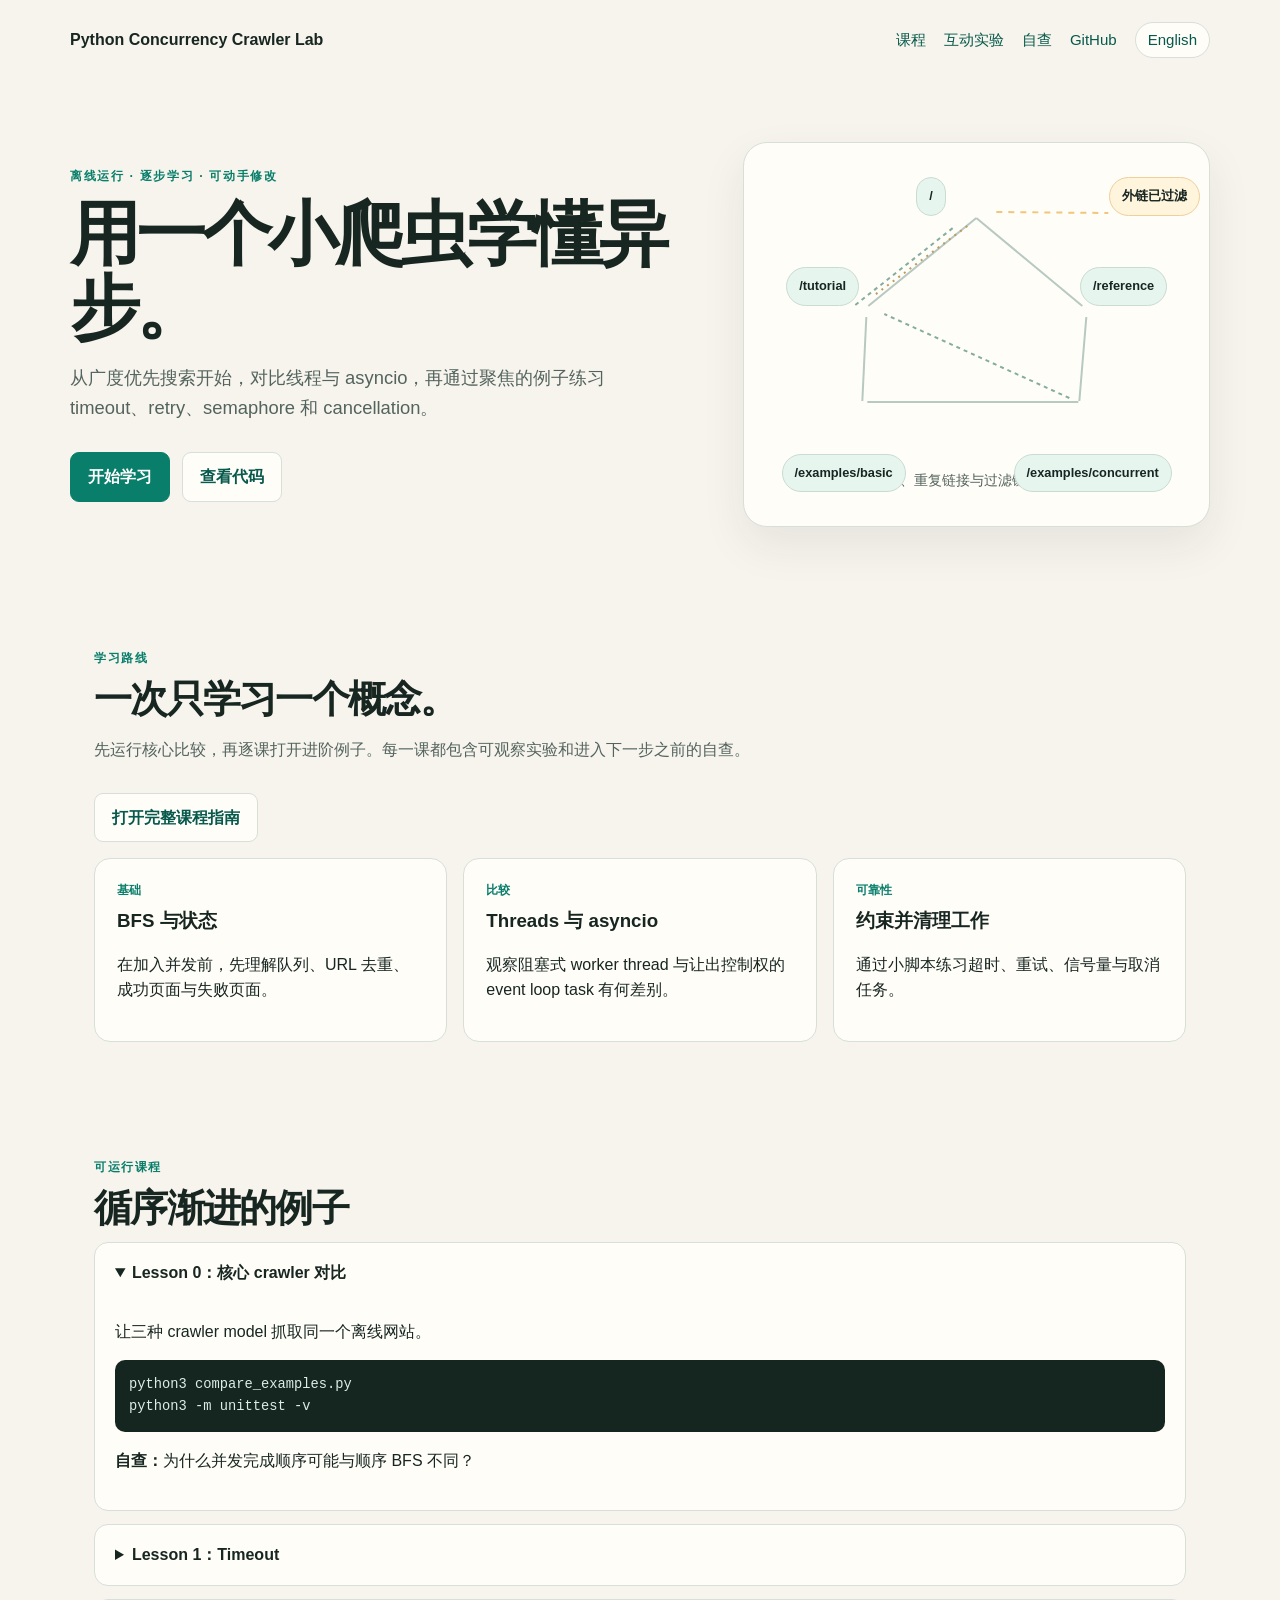
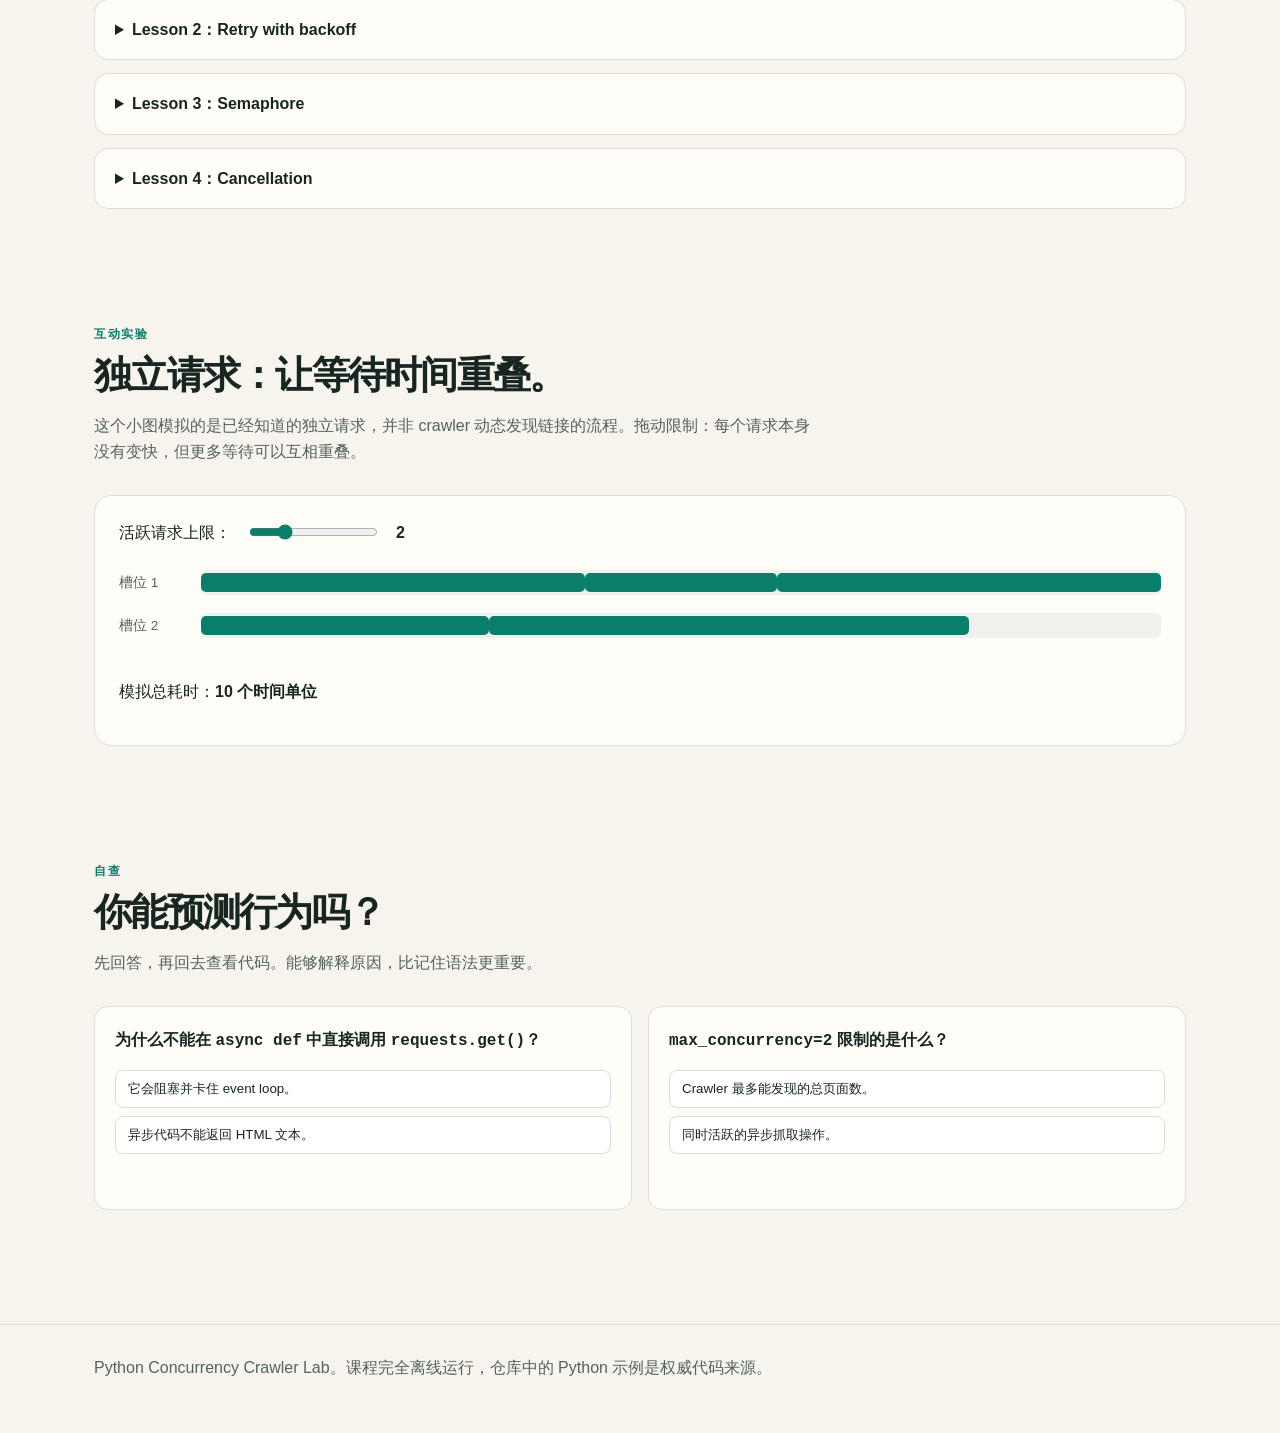
==== docs/zh-CN.html @ 7753d3b0 "feat: add progressive lessons and course site" ====
<!doctype html>
<html lang="zh-CN">
  <head>
    <meta charset="utf-8">
    <meta name="viewport" content="width=device-width, initial-scale=1">
    <title>Python 并发爬虫学习实验室</title>
    <meta name="description" content="通过离线网页爬虫学习线程池与 asyncio。">
    <link rel="stylesheet" href="assets/styles.css">
    <script defer src="assets/app.js"></script>
  </head>
  <body>
    <header class="shell topbar">
      <a class="brand" href="#">Python Concurrency Crawler Lab</a>
      <nav class="nav">
        <a href="#path">课程</a>
        <a href="#interactive">互动实验</a>
        <a href="#check">自查</a>
        <a href="https://github.com/YushengAuggie/python-concurrency-crawler-lab">GitHub</a>
        <a class="lang" href="index.html">English</a>
      </nav>
    </header>
    <main>
      <section class="shell hero">
        <div>
          <div class="eyebrow">离线运行 · 逐步学习 · 可动手修改</div>
          <h1>用一个小爬虫学懂异步。</h1>
          <p class="lede">从广度优先搜索开始，对比线程与 asyncio，再通过聚焦的例子练习 timeout、retry、semaphore 和 cancellation。</p>
          <div class="buttons">
            <a class="button primary" href="#path">开始学习</a>
            <a class="button" href="https://github.com/YushengAuggie/python-concurrency-crawler-lab">查看代码</a>
          </div>
        </div>
        <div class="site-map" aria-label="五个页面的示例网站图">
          <svg viewBox="0 0 400 286" aria-hidden="true">
            <line x1="200" y1="55" x2="92" y2="143"></line>
            <line x1="200" y1="55" x2="306" y2="143"></line>
            <line x1="90" y1="154" x2="86" y2="238"></line>
            <line x1="310" y1="154" x2="303" y2="238"></line>
            <line x1="91" y1="239" x2="302" y2="239"></line>
            <line class="cycle" x1="79" y1="142" x2="179" y2="63"></line>
            <line class="cycle" x1="293" y1="235" x2="108" y2="151"></line>
            <line class="duplicate" x1="191" y1="63" x2="97" y2="133"></line>
            <line class="filtered" x1="220" y1="49" x2="332" y2="50"></line>
          </svg>
          <span class="node home">/</span>
          <span class="node tutorial">/tutorial</span>
          <span class="node reference">/reference</span>
          <span class="node basic">/examples/basic</span>
          <span class="node concurrent">/examples/concurrent</span>
          <span class="node external">外链已过滤</span>
          <p class="caption">一个包含环路、重复链接与过滤链接的确定性网站。</p>
        </div>
      </section>

      <section class="section" id="path">
        <div class="shell">
          <div class="eyebrow">学习路线</div>
          <h2>一次只学习一个概念。</h2>
          <p class="section-intro">先运行核心比较，再逐课打开进阶例子。每一课都包含可观察实验和进入下一步之前的自查。</p>
          <p><a class="button" href="https://github.com/YushengAuggie/python-concurrency-crawler-lab/blob/main/lessons/README.zh-CN.md">打开完整课程指南</a></p>
          <div class="cards">
            <article class="card">
              <div class="tag">基础</div>
              <h3>BFS 与状态</h3>
              <p>在加入并发前，先理解队列、URL 去重、成功页面与失败页面。</p>
            </article>
            <article class="card">
              <div class="tag">比较</div>
              <h3>Threads 与 asyncio</h3>
              <p>观察阻塞式 worker thread 与让出控制权的 event loop task 有何差别。</p>
            </article>
            <article class="card">
              <div class="tag">可靠性</div>
              <h3>约束并清理工作</h3>
              <p>通过小脚本练习超时、重试、信号量与取消任务。</p>
            </article>
          </div>
        </div>
      </section>

      <section class="section">
        <div class="shell">
          <div class="eyebrow">可运行课程</div>
          <h2>循序渐进的例子</h2>
          <div class="steps">
            <details open>
              <summary>Lesson 0：核心 crawler 对比</summary>
              <div class="lesson-body">
                <p>让三种 crawler model 抓取同一个离线网站。</p>
                <pre><code>python3 compare_examples.py
python3 -m unittest -v</code></pre>
                <p><strong>自查：</strong>为什么并发完成顺序可能与顺序 BFS 不同？</p>
              </div>
            </details>
            <details>
              <summary>Lesson 1：Timeout</summary>
              <div class="lesson-body">
                <pre><code>python3 -m lessons.lesson_timeout

return await asyncio.wait_for(
    get_html_content_async(url),
    timeout=timeout_seconds,
)</code></pre>
                <p><strong>自查：</strong>为什么 non-blocking wait 仍然需要 timeout？</p>
              </div>
            </details>
            <details>
              <summary>Lesson 2：Retry with backoff</summary>
              <div class="lesson-body">
                <pre><code>python3 -m lessons.lesson_retry

delay_seconds = base_delay_seconds * (2 ** (attempt_number - 1))</code></pre>
                <p><strong>自查：</strong>哪些失败不应该 retry？</p>
              </div>
            </details>
            <details>
              <summary>Lesson 3：Semaphore</summary>
              <div class="lesson-body">
                <pre><code>python3 -m lessons.lesson_semaphore

async with semaphore:
    await fetch_page()</code></pre>
                <p><strong>自查：</strong>限制活跃请求后，什么增长仍然没有被限制？</p>
              </div>
            </details>
            <details>
              <summary>Lesson 4：Cancellation</summary>
              <div class="lesson-body">
                <pre><code>python3 -m lessons.lesson_cancellation

task.cancel()
await asyncio.gather(task, return_exceptions=True)</code></pre>
                <p><strong>自查：</strong>为什么 cancelled tasks 仍应被 await？</p>
              </div>
            </details>
          </div>
        </div>
      </section>

      <section class="section" id="interactive">
        <div class="shell">
          <div class="eyebrow">互动实验</div>
          <h2>独立请求：让等待时间重叠。</h2>
          <p class="section-intro">这个小图模拟的是已经知道的独立请求，并非 crawler 动态发现链接的流程。拖动限制：每个请求本身没有变快，但更多等待可以互相重叠。</p>
          <div class="timeline-lab" data-slot-label="槽位" data-page-label="页面" data-time-label="个时间单位">
            <label class="control">
              活跃请求上限：
              <input id="concurrency" type="range" min="1" max="5" value="2">
              <strong id="concurrency-value">2</strong>
            </label>
            <div class="timeline" id="timeline" aria-live="polite"></div>
            <p>模拟总耗时：<span class="metric" id="elapsed"></span></p>
          </div>
        </div>
      </section>

      <section class="section" id="check">
        <div class="shell">
          <div class="eyebrow">自查</div>
          <h2>你能预测行为吗？</h2>
          <p class="section-intro">先回答，再回去查看代码。能够解释原因，比记住语法更重要。</p>
          <div class="quiz-grid">
            <article class="quiz" data-success="正确。Event loop 必须能够继续推进其他 tasks。" data-retry="再想一下：关注什么会阻塞 event loop。">
              <p>为什么不能在 <code>async def</code> 中直接调用 <code>requests.get()</code>？</p>
              <div class="choices">
                <button class="choice" data-correct="true">它会阻塞并卡住 event loop。</button>
                <button class="choice" data-correct="false">异步代码不能返回 HTML 文本。</button>
              </div>
              <div class="feedback"></div>
            </article>
            <article class="quiz" data-success="正确。限制总增长还需要单独的页面数或深度限制。" data-retry="再想一下：在途工作和已发现工作是不同状态。">
              <p><code>max_concurrency=2</code> 限制的是什么？</p>
              <div class="choices">
                <button class="choice" data-correct="false">Crawler 最多能发现的总页面数。</button>
                <button class="choice" data-correct="true">同时活跃的异步抓取操作。</button>
              </div>
              <div class="feedback"></div>
            </article>
          </div>
        </div>
      </section>
    </main>
    <footer>
      <div class="shell">Python Concurrency Crawler Lab。课程完全离线运行，仓库中的 Python 示例是权威代码来源。</div>
    </footer>
  </body>
</html>
---- docs/assets/styles.css ----
:root {
  --background: #f7f4ed;
  --surface: #fffdf8;
  --ink: #182622;
  --muted: #53635d;
  --accent: #087e6b;
  --accent-dark: #07594c;
  --highlight: #e7f5ef;
  --line: #d7dfd8;
  --warm: #f1c67a;
  --danger: #b34b3d;
  --shadow: 0 18px 45px rgba(24, 38, 34, 0.08);
}

* {
  box-sizing: border-box;
}

html {
  scroll-behavior: smooth;
}

body {
  margin: 0;
  color: var(--ink);
  background: var(--background);
  font-family: Inter, "Avenir Next", "Segoe UI", Arial, sans-serif;
  line-height: 1.6;
}

a {
  color: var(--accent-dark);
}

code,
pre {
  font-family: "SFMono-Regular", "Cascadia Code", Consolas, monospace;
}

.shell {
  max-width: 1140px;
  margin: 0 auto;
  padding: 0 24px;
}

.topbar {
  display: flex;
  align-items: center;
  justify-content: space-between;
  padding: 22px 0;
  gap: 16px;
}

.brand {
  color: var(--ink);
  font-size: 1rem;
  font-weight: 700;
  text-decoration: none;
}

.nav {
  display: flex;
  flex-wrap: wrap;
  gap: 18px;
  align-items: center;
}

.nav a {
  font-size: 0.94rem;
  text-decoration: none;
}

.lang {
  border: 1px solid var(--line);
  background: var(--surface);
  border-radius: 999px;
  padding: 5px 12px;
}

.hero {
  display: grid;
  grid-template-columns: 1.15fr 0.85fr;
  gap: 42px;
  align-items: center;
  padding: 62px 0 64px;
}

.eyebrow {
  color: var(--accent);
  font-size: 0.78rem;
  font-weight: 700;
  letter-spacing: 0.13em;
  text-transform: uppercase;
}

h1 {
  margin: 10px 0 16px;
  font-size: clamp(2.6rem, 5.6vw, 4.4rem);
  line-height: 1.05;
  letter-spacing: -0.055em;
}

.lede {
  max-width: 610px;
  color: var(--muted);
  font-size: 1.15rem;
}

.buttons {
  display: flex;
  flex-wrap: wrap;
  gap: 12px;
  margin-top: 30px;
}

.button {
  display: inline-block;
  padding: 11px 17px;
  border-radius: 9px;
  border: 1px solid var(--line);
  background: var(--surface);
  font-weight: 650;
  text-decoration: none;
}

.button.primary {
  color: white;
  border-color: var(--accent);
  background: var(--accent);
}

.site-map {
  position: relative;
  min-height: 326px;
  padding: 20px;
  border: 1px solid var(--line);
  border-radius: 24px;
  background: var(--surface);
  box-shadow: var(--shadow);
}

.site-map svg {
  width: 100%;
  height: 286px;
}

.site-map line {
  stroke: #b7c9c1;
  stroke-width: 2;
}

.site-map line.filtered {
  stroke-dasharray: 6 6;
  stroke: var(--warm);
}

.site-map line.cycle {
  stroke: #85ad9e;
  stroke-dasharray: 4 4;
}

.site-map line.duplicate {
  stroke: #bd9b5d;
  stroke-dasharray: 2 5;
}

.node {
  position: absolute;
  padding: 8px 12px;
  border: 1px solid #c8dcd3;
  border-radius: 999px;
  background: var(--highlight);
  font-size: 0.8rem;
  font-weight: 650;
}

.node.home { left: 37%; top: 34px; }
.node.tutorial { left: 9%; top: 124px; }
.node.reference { right: 9%; top: 124px; }
.node.basic { left: 8%; bottom: 34px; }
.node.concurrent { right: 8%; bottom: 34px; }
.node.external {
  right: 2%;
  top: 34px;
  border-color: #efcf9a;
  background: #fff4dc;
}

.caption {
  color: var(--muted);
  font-size: 0.86rem;
  text-align: center;
}

.section {
  padding: 58px 0;
}

.section h2 {
  margin: 8px 0 12px;
  font-size: clamp(1.8rem, 3vw, 2.45rem);
  letter-spacing: -0.045em;
  line-height: 1.15;
}

.section-intro {
  max-width: 720px;
  margin-bottom: 30px;
  color: var(--muted);
}

.cards {
  display: grid;
  grid-template-columns: repeat(3, minmax(0, 1fr));
  gap: 16px;
}

.card {
  padding: 22px;
  border: 1px solid var(--line);
  border-radius: 16px;
  background: var(--surface);
}

.card h3 {
  margin: 5px 0 10px;
}

.tag {
  color: var(--accent);
  font-size: 0.76rem;
  font-weight: 700;
  text-transform: uppercase;
}

.steps {
  display: grid;
  gap: 13px;
}

details {
  overflow: hidden;
  border: 1px solid var(--line);
  border-radius: 14px;
  background: var(--surface);
}

summary {
  cursor: pointer;
  padding: 17px 20px;
  font-weight: 700;
}

.lesson-body {
  padding: 0 20px 20px;
}

pre {
  overflow-x: auto;
  margin: 14px 0;
  padding: 14px;
  border-radius: 10px;
  color: #dcece7;
  background: #152620;
  font-size: 0.86rem;
}

.timeline-lab {
  display: grid;
  gap: 20px;
  padding: 24px;
  border: 1px solid var(--line);
  border-radius: 18px;
  background: var(--surface);
}

.control {
  display: flex;
  flex-wrap: wrap;
  align-items: center;
  gap: 16px;
}

input[type="range"] {
  accent-color: var(--accent);
}

.timeline {
  display: grid;
  gap: 8px;
}

.lane {
  display: flex;
  align-items: center;
  gap: 12px;
  min-height: 35px;
}

.lane-label {
  width: 70px;
  color: var(--muted);
  font-size: 0.85rem;
}

.track {
  position: relative;
  flex: 1;
  height: 25px;
  border-radius: 6px;
  background: #eef1ec;
}

.request {
  position: absolute;
  top: 3px;
  bottom: 3px;
  border-radius: 5px;
  background: var(--accent);
}

.metric {
  font-weight: 700;
}

.quiz-grid {
  display: grid;
  grid-template-columns: repeat(2, minmax(0, 1fr));
  gap: 16px;
}

.quiz {
  padding: 20px;
  border: 1px solid var(--line);
  border-radius: 14px;
  background: var(--surface);
}

.quiz p {
  margin-top: 0;
  font-weight: 650;
}

.choices {
  display: grid;
  gap: 8px;
}

.choice {
  cursor: pointer;
  padding: 9px 12px;
  border: 1px solid var(--line);
  border-radius: 8px;
  color: var(--ink);
  background: white;
  text-align: left;
}

.choice.correct {
  border-color: var(--accent);
  background: var(--highlight);
}

.choice.incorrect {
  border-color: var(--danger);
  background: #fcf1ef;
}

.feedback {
  min-height: 25px;
  margin: 10px 0 0;
  color: var(--muted);
  font-size: 0.9rem;
}

footer {
  margin-top: 56px;
  padding: 30px 0 54px;
  border-top: 1px solid var(--line);
  color: var(--muted);
}

@media (max-width: 860px) {
  .hero,
  .cards,
  .quiz-grid {
    grid-template-columns: 1fr;
  }

  .hero {
    padding-top: 28px;
  }
}
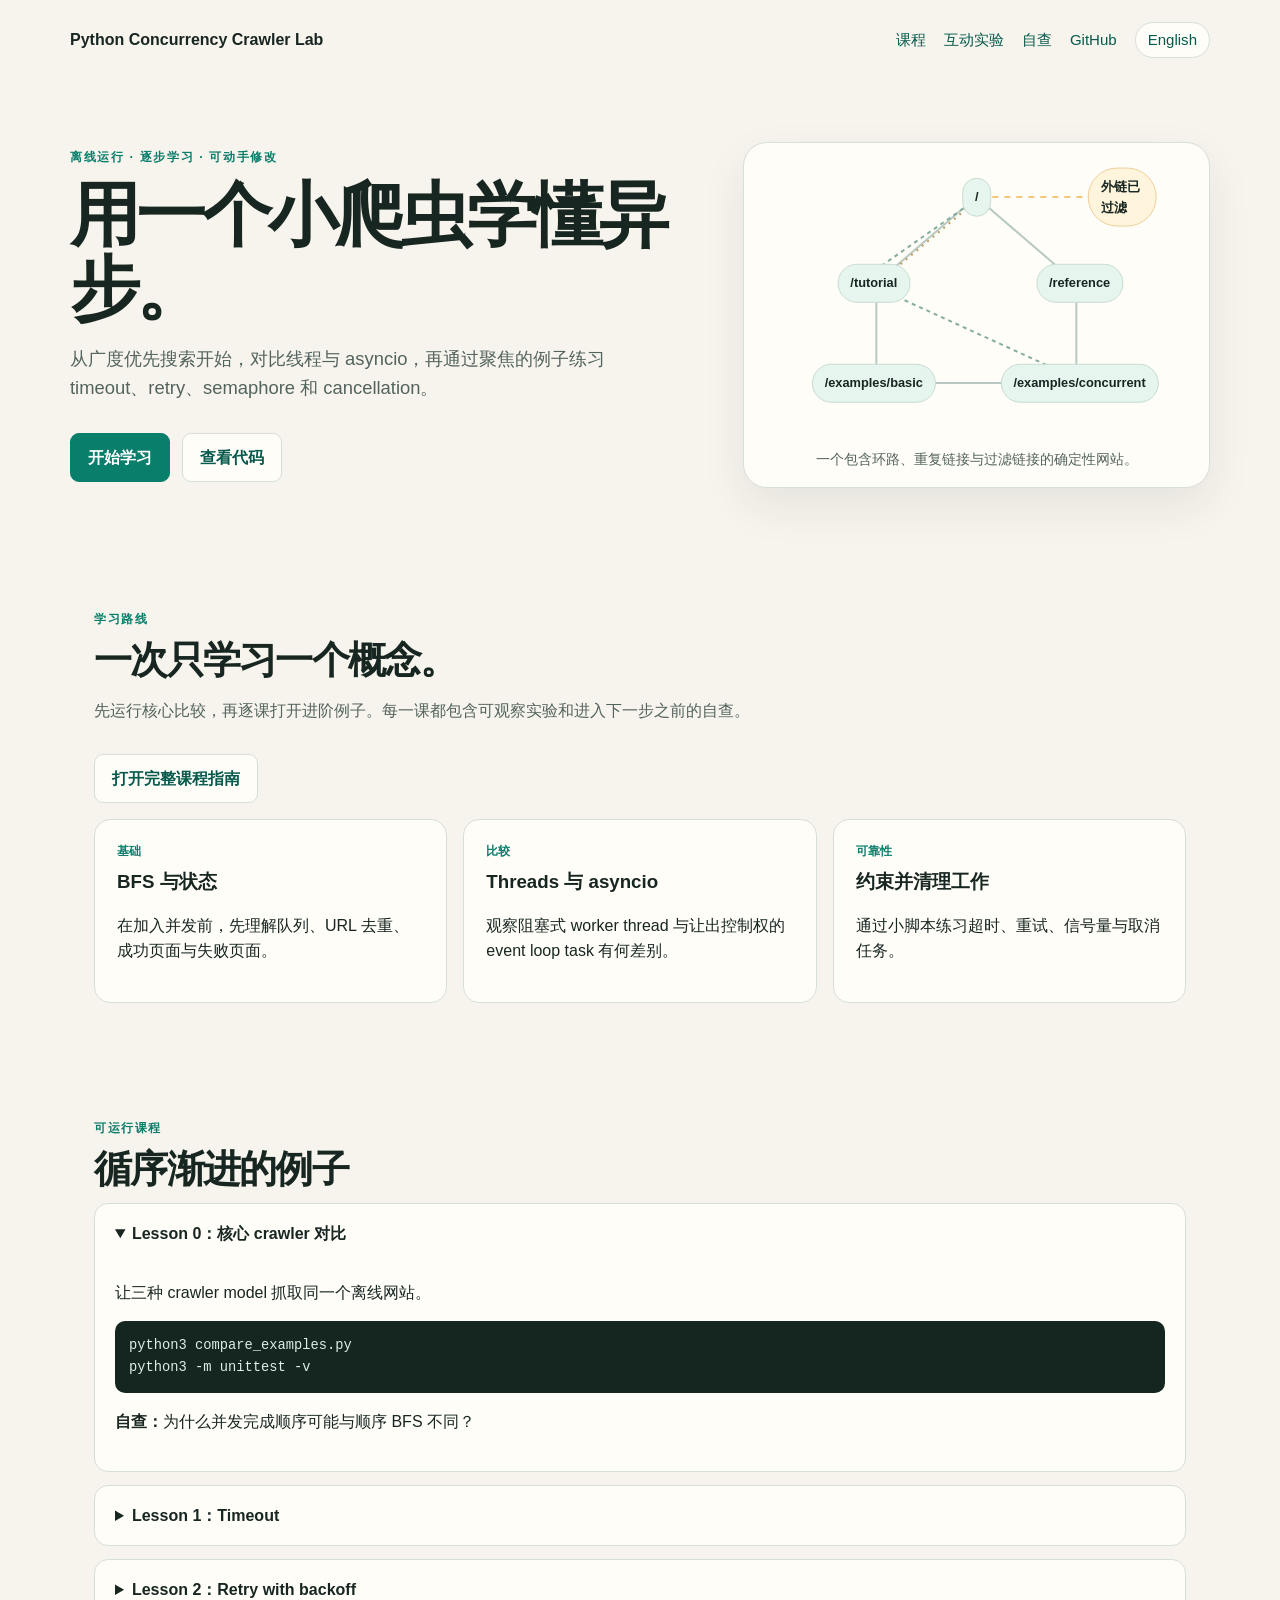
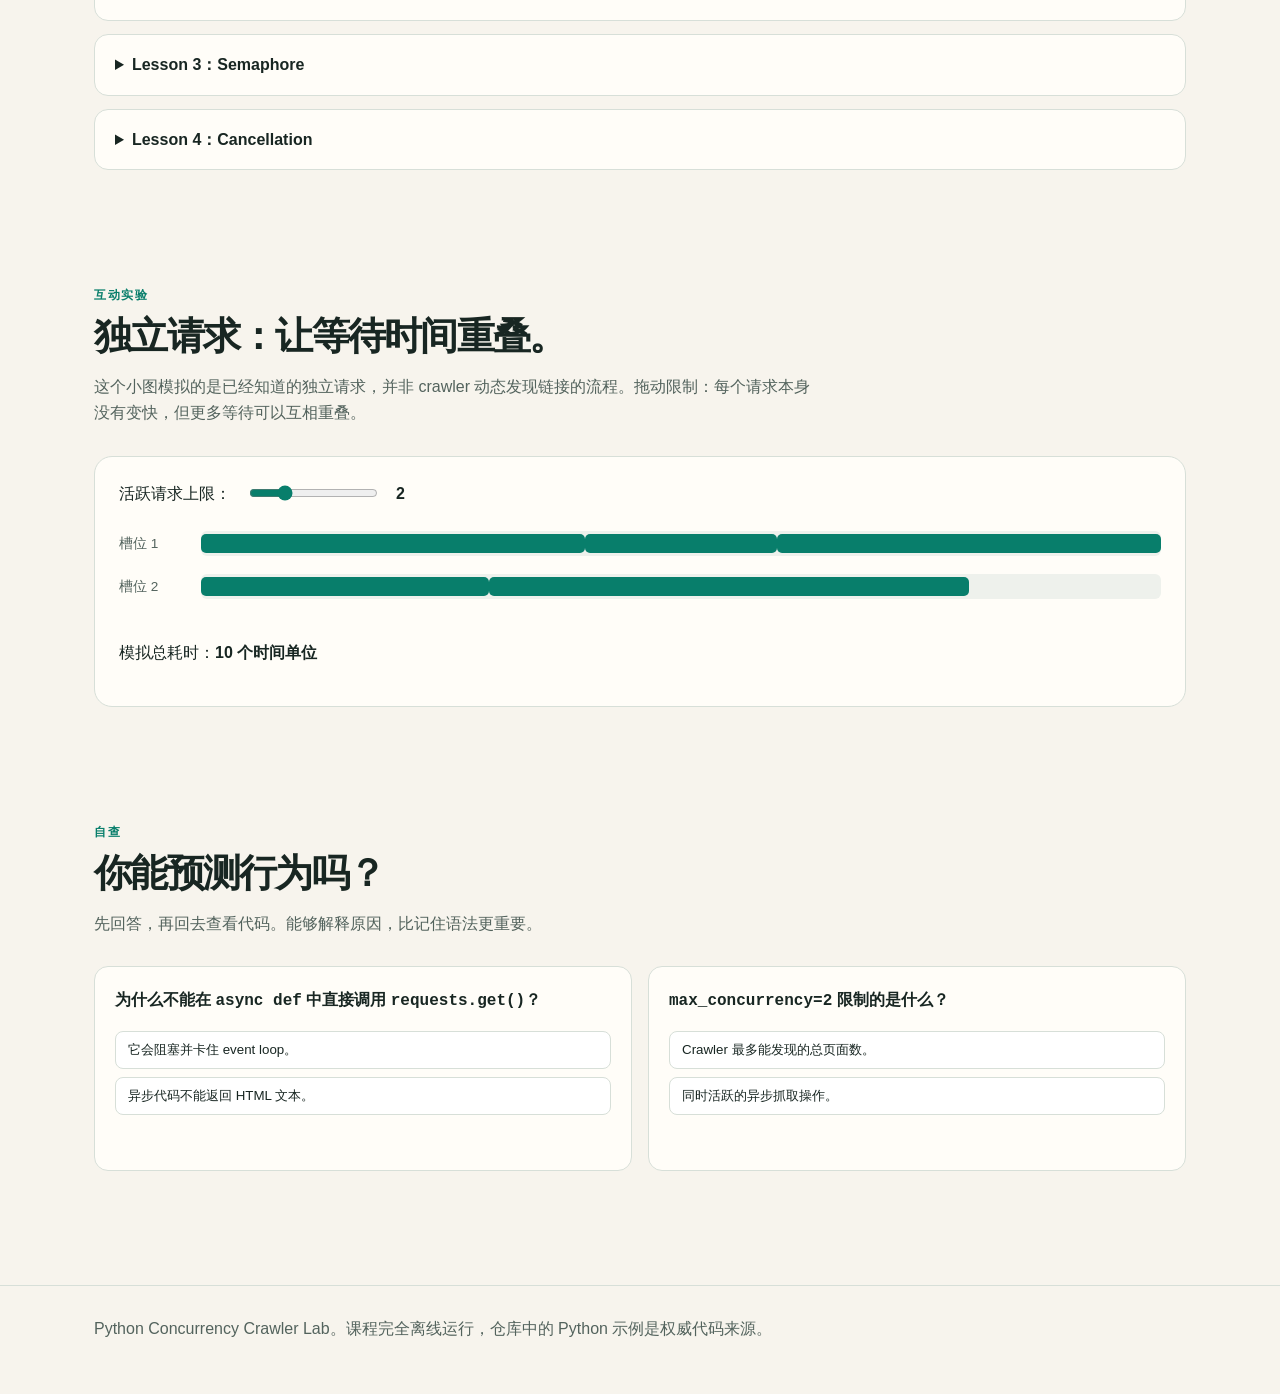
==== commit d2188f06: "fix(site): align example website diagram" ====
--- a/docs/zh-CN.html
+++ b/docs/zh-CN.html
@@ -31,23 +31,25 @@
           </div>
         </div>
         <div class="site-map" aria-label="五个页面的示例网站图">
-          <svg viewBox="0 0 400 286" aria-hidden="true">
-            <line x1="200" y1="55" x2="92" y2="143"></line>
-            <line x1="200" y1="55" x2="306" y2="143"></line>
-            <line x1="90" y1="154" x2="86" y2="238"></line>
-            <line x1="310" y1="154" x2="303" y2="238"></line>
-            <line x1="91" y1="239" x2="302" y2="239"></line>
-            <line class="cycle" x1="79" y1="142" x2="179" y2="63"></line>
-            <line class="cycle" x1="293" y1="235" x2="108" y2="151"></line>
-            <line class="duplicate" x1="191" y1="63" x2="97" y2="133"></line>
-            <line class="filtered" x1="220" y1="49" x2="332" y2="50"></line>
-          </svg>
-          <span class="node home">/</span>
-          <span class="node tutorial">/tutorial</span>
-          <span class="node reference">/reference</span>
-          <span class="node basic">/examples/basic</span>
-          <span class="node concurrent">/examples/concurrent</span>
-          <span class="node external">外链已过滤</span>
+          <div class="graph">
+            <svg viewBox="0 0 420 270" aria-hidden="true">
+              <line x1="210" y1="34" x2="110" y2="120"></line>
+              <line x1="210" y1="34" x2="310" y2="120"></line>
+              <line x1="110" y1="120" x2="110" y2="220"></line>
+              <line x1="310" y1="120" x2="310" y2="220"></line>
+              <line x1="110" y1="220" x2="310" y2="220"></line>
+              <line class="cycle" x1="102" y1="112" x2="202" y2="42"></line>
+              <line class="cycle" x1="302" y1="212" x2="118" y2="128"></line>
+              <line class="duplicate" x1="200" y1="46" x2="101" y2="129"></line>
+              <line class="filtered" x1="226" y1="34" x2="352" y2="34"></line>
+            </svg>
+            <span class="node home">/</span>
+            <span class="node tutorial">/tutorial</span>
+            <span class="node reference">/reference</span>
+            <span class="node basic">/examples/basic</span>
+            <span class="node concurrent">/examples/concurrent</span>
+            <span class="node external">外链已过滤</span>
+          </div>
           <p class="caption">一个包含环路、重复链接与过滤链接的确定性网站。</p>
         </div>
       </section>
--- a/docs/assets/styles.css
+++ b/docs/assets/styles.css
@@ -130,42 +130,47 @@
 }
 
 .site-map {
+  padding: 20px 18px 16px;
+  border: 1px solid var(--line);
+  border-radius: 24px;
+  background: var(--surface);
+  box-shadow: var(--shadow);
+}
+
+.graph {
   position: relative;
-  min-height: 326px;
-  padding: 20px;
-  border: 1px solid var(--line);
-  border-radius: 24px;
-  background: var(--surface);
-  box-shadow: var(--shadow);
-}
-
-.site-map svg {
+  height: 270px;
+}
+
+.graph svg {
+  display: block;
   width: 100%;
-  height: 286px;
-}
-
-.site-map line {
+  height: 270px;
+}
+
+.graph line {
   stroke: #b7c9c1;
   stroke-width: 2;
 }
 
-.site-map line.filtered {
+.graph line.filtered {
   stroke-dasharray: 6 6;
   stroke: var(--warm);
 }
 
-.site-map line.cycle {
+.graph line.cycle {
   stroke: #85ad9e;
   stroke-dasharray: 4 4;
 }
 
-.site-map line.duplicate {
+.graph line.duplicate {
   stroke: #bd9b5d;
   stroke-dasharray: 2 5;
 }
 
 .node {
   position: absolute;
+  transform: translate(-50%, -50%);
   padding: 8px 12px;
   border: 1px solid #c8dcd3;
   border-radius: 999px;
@@ -174,19 +179,20 @@
   font-weight: 650;
 }
 
-.node.home { left: 37%; top: 34px; }
-.node.tutorial { left: 9%; top: 124px; }
-.node.reference { right: 9%; top: 124px; }
-.node.basic { left: 8%; bottom: 34px; }
-.node.concurrent { right: 8%; bottom: 34px; }
+.node.home { left: 50%; top: 34px; }
+.node.tutorial { left: 26%; top: 120px; }
+.node.reference { left: 74%; top: 120px; }
+.node.basic { left: 26%; top: 220px; }
+.node.concurrent { left: 74%; top: 220px; }
 .node.external {
-  right: 2%;
+  left: 84%;
   top: 34px;
   border-color: #efcf9a;
   background: #fff4dc;
 }
 
 .caption {
+  margin: 16px 8px 0;
   color: var(--muted);
   font-size: 0.86rem;
   text-align: center;
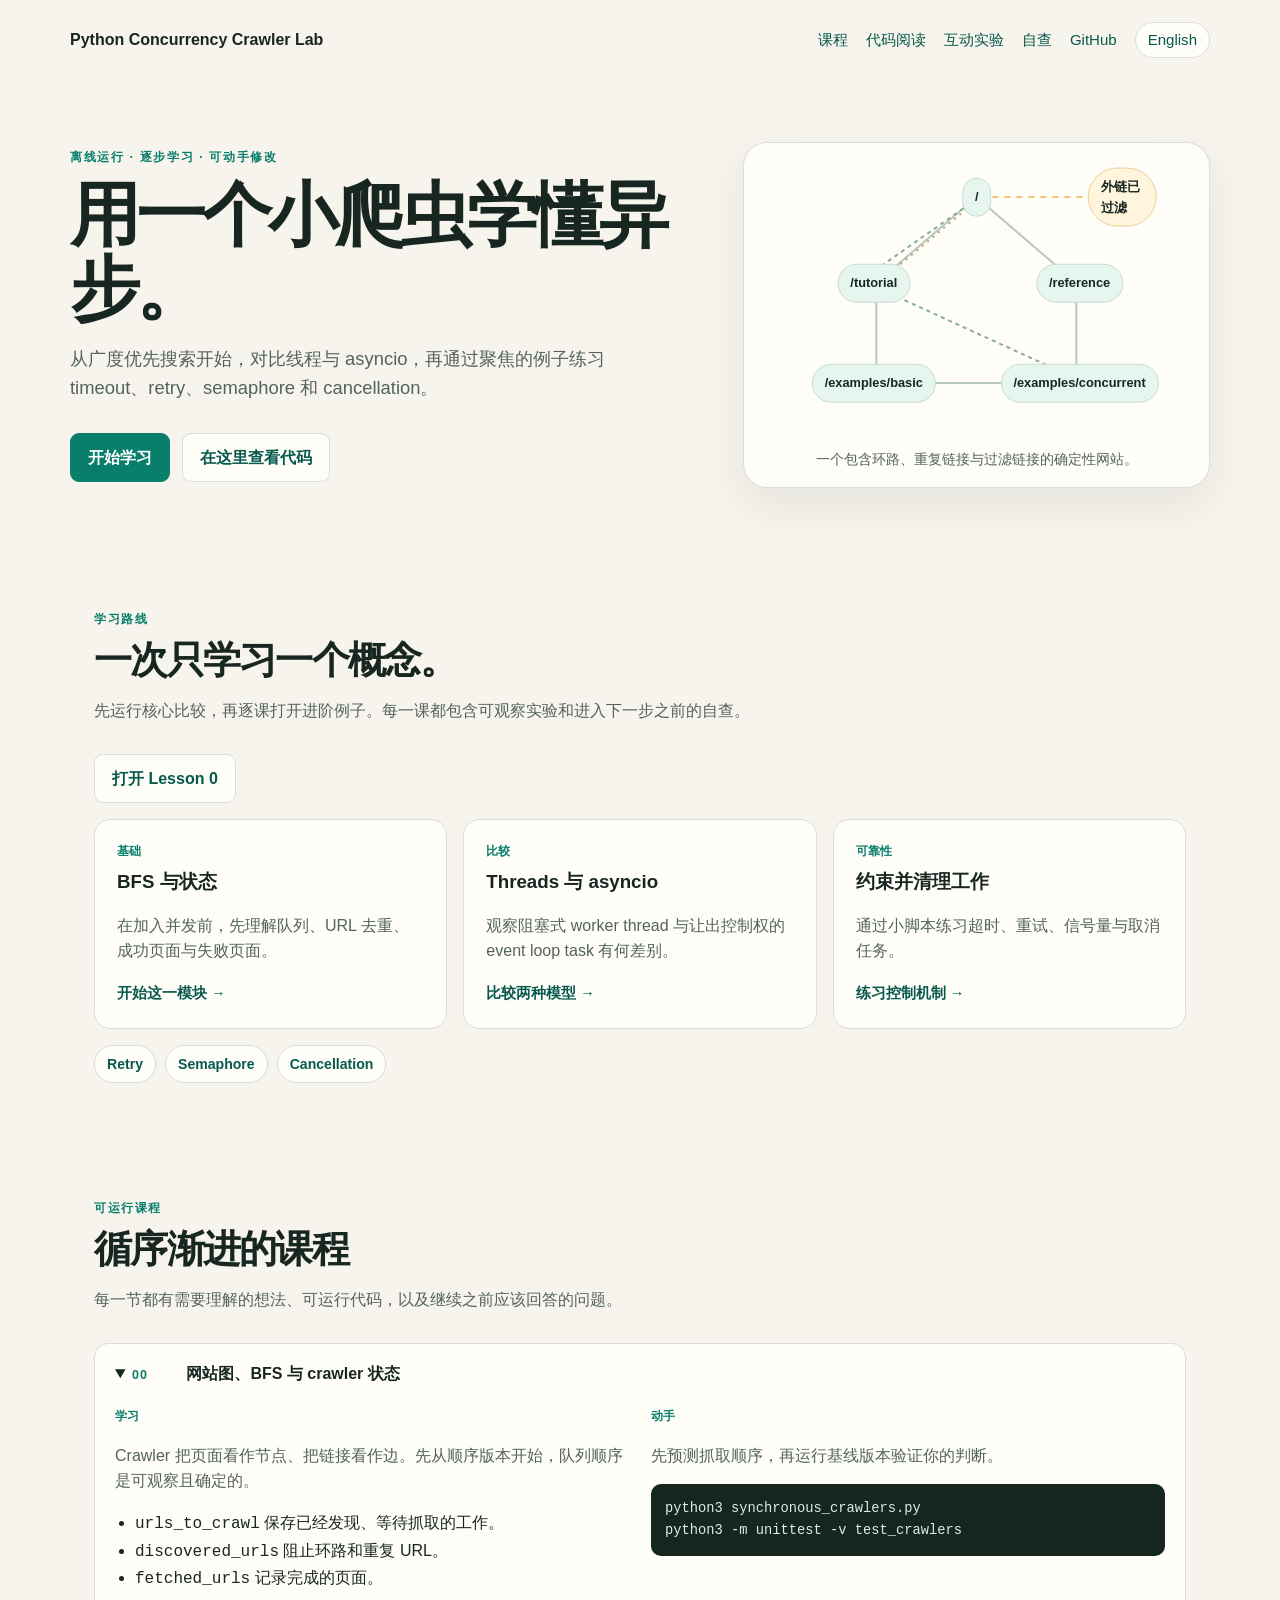
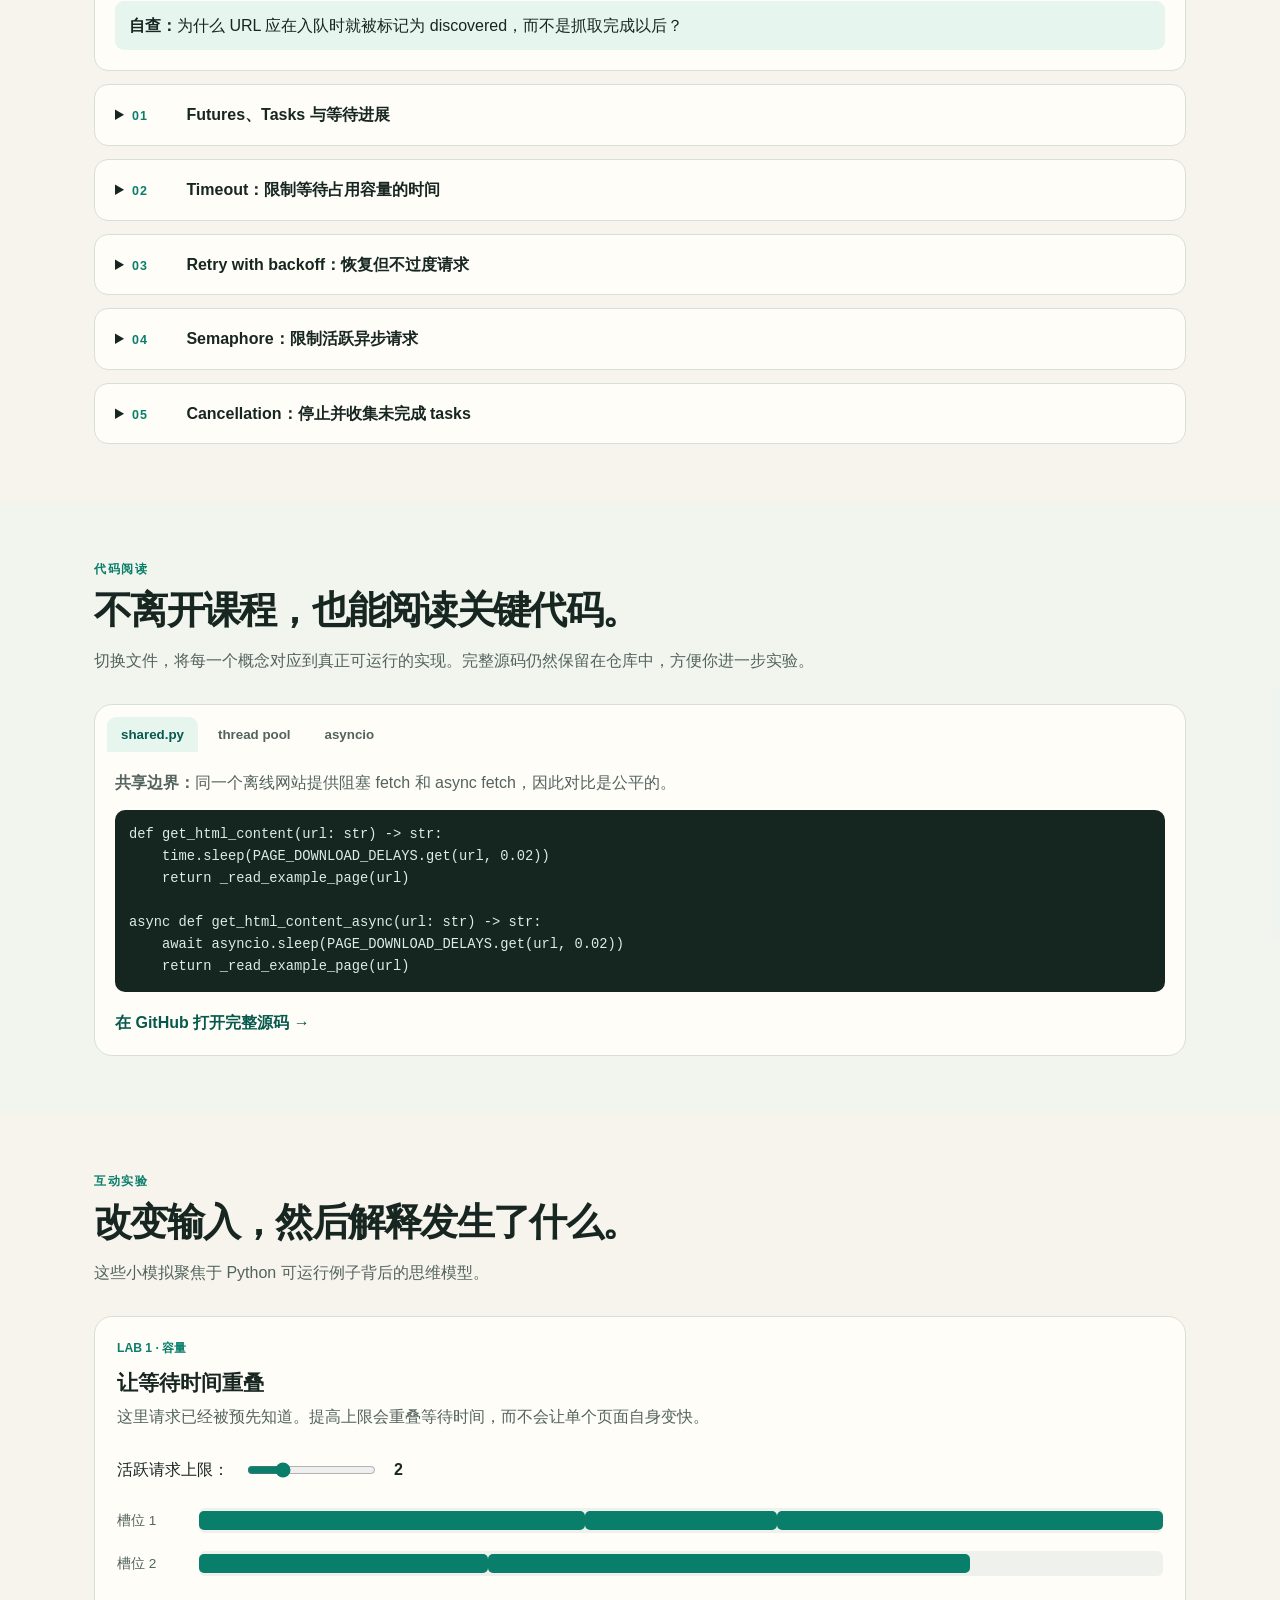
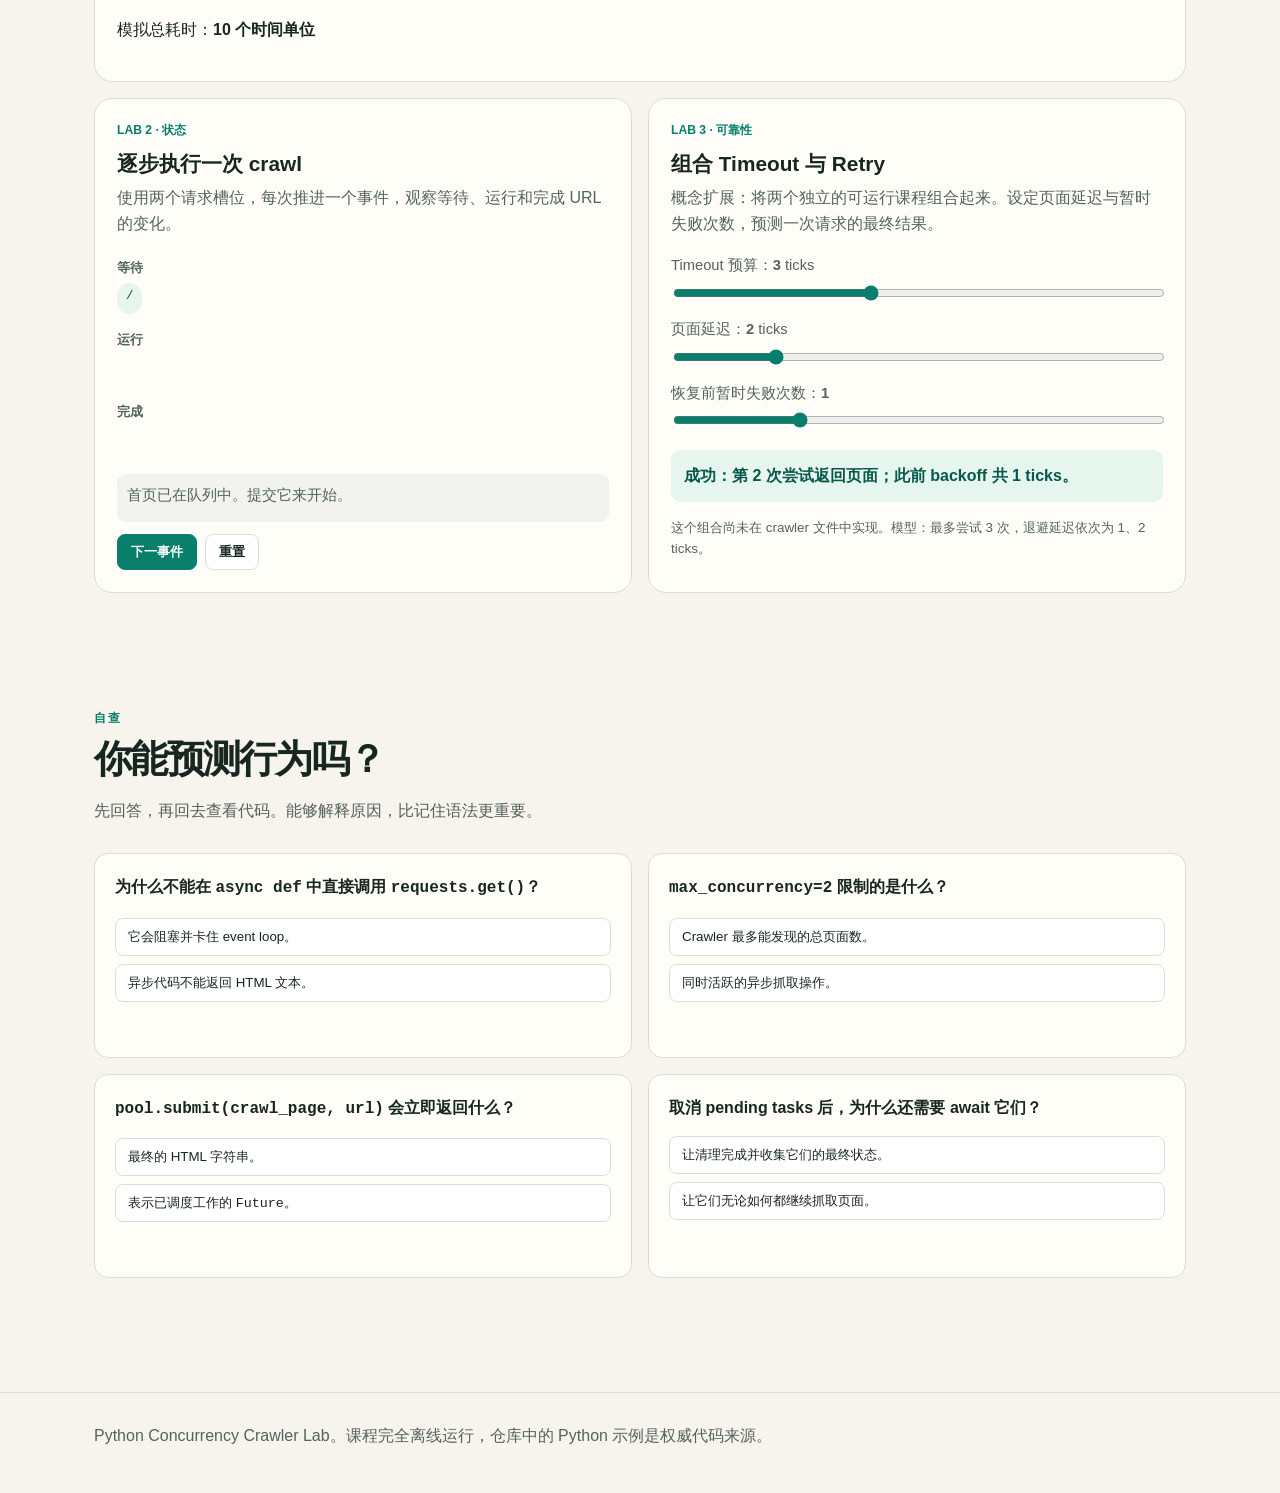
==== commit 045f0a14: "feat(site): expand interactive course experience" ====
--- a/docs/zh-CN.html
+++ b/docs/zh-CN.html
@@ -13,6 +13,7 @@
       <a class="brand" href="#">Python Concurrency Crawler Lab</a>
       <nav class="nav">
         <a href="#path">课程</a>
+        <a href="#code">代码阅读</a>
         <a href="#interactive">互动实验</a>
         <a href="#check">自查</a>
         <a href="https://github.com/YushengAuggie/python-concurrency-crawler-lab">GitHub</a>
@@ -27,7 +28,7 @@
           <p class="lede">从广度优先搜索开始，对比线程与 asyncio，再通过聚焦的例子练习 timeout、retry、semaphore 和 cancellation。</p>
           <div class="buttons">
             <a class="button primary" href="#path">开始学习</a>
-            <a class="button" href="https://github.com/YushengAuggie/python-concurrency-crawler-lab">查看代码</a>
+            <a class="button" href="#code">在这里查看代码</a>
           </div>
         </div>
         <div class="site-map" aria-label="五个页面的示例网站图">
@@ -59,82 +60,216 @@
           <div class="eyebrow">学习路线</div>
           <h2>一次只学习一个概念。</h2>
           <p class="section-intro">先运行核心比较，再逐课打开进阶例子。每一课都包含可观察实验和进入下一步之前的自查。</p>
-          <p><a class="button" href="https://github.com/YushengAuggie/python-concurrency-crawler-lab/blob/main/lessons/README.zh-CN.md">打开完整课程指南</a></p>
+          <p><a class="button" href="#lesson-foundation">打开 Lesson 0</a></p>
           <div class="cards">
-            <article class="card">
+            <a class="card" href="#lesson-foundation">
               <div class="tag">基础</div>
               <h3>BFS 与状态</h3>
               <p>在加入并发前，先理解队列、URL 去重、成功页面与失败页面。</p>
-            </article>
-            <article class="card">
+              <span class="card-action">开始这一模块 &rarr;</span>
+            </a>
+            <a class="card" href="#lesson-models">
               <div class="tag">比较</div>
               <h3>Threads 与 asyncio</h3>
               <p>观察阻塞式 worker thread 与让出控制权的 event loop task 有何差别。</p>
-            </article>
-            <article class="card">
+              <span class="card-action">比较两种模型 &rarr;</span>
+            </a>
+            <a class="card" href="#lesson-reliability">
               <div class="tag">可靠性</div>
               <h3>约束并清理工作</h3>
               <p>通过小脚本练习超时、重试、信号量与取消任务。</p>
-            </article>
-          </div>
+              <span class="card-action">练习控制机制 &rarr;</span>
+            </a>
+          </div>
+          <nav class="lesson-shortcuts" aria-label="可靠性课程快捷链接">
+            <a href="#lesson-retry">Retry</a>
+            <a href="#lesson-semaphore">Semaphore</a>
+            <a href="#lesson-cancellation">Cancellation</a>
+          </nav>
         </div>
       </section>
 
       <section class="section">
         <div class="shell">
           <div class="eyebrow">可运行课程</div>
-          <h2>循序渐进的例子</h2>
+          <h2>循序渐进的课程</h2>
+          <p class="section-intro">每一节都有需要理解的想法、可运行代码，以及继续之前应该回答的问题。</p>
           <div class="steps">
-            <details open>
-              <summary>Lesson 0：核心 crawler 对比</summary>
-              <div class="lesson-body">
-                <p>让三种 crawler model 抓取同一个离线网站。</p>
-                <pre><code>python3 compare_examples.py
-python3 -m unittest -v</code></pre>
-                <p><strong>自查：</strong>为什么并发完成顺序可能与顺序 BFS 不同？</p>
-              </div>
-            </details>
-            <details>
-              <summary>Lesson 1：Timeout</summary>
-              <div class="lesson-body">
-                <pre><code>python3 -m lessons.lesson_timeout
+            <details id="lesson-foundation" open>
+              <summary><span class="lesson-number">00</span> 网站图、BFS 与 crawler 状态</summary>
+              <div class="lesson-body">
+                <div class="lesson-grid">
+                  <div>
+                    <div class="tag">学习</div>
+                    <p>Crawler 把页面看作节点、把链接看作边。先从顺序版本开始，队列顺序是可观察且确定的。</p>
+                    <ul>
+                      <li><code>urls_to_crawl</code> 保存已经发现、等待抓取的工作。</li>
+                      <li><code>discovered_urls</code> 阻止环路和重复 URL。</li>
+                      <li><code>fetched_urls</code> 记录完成的页面。</li>
+                    </ul>
+                  </div>
+                  <div>
+                    <div class="tag">动手</div>
+                    <p>先预测抓取顺序，再运行基线版本验证你的判断。</p>
+                    <pre><code>python3 synchronous_crawlers.py
+python3 -m unittest -v test_crawlers</code></pre>
+                  </div>
+                </div>
+                <p class="challenge"><strong>自查：</strong>为什么 URL 应在入队时就被标记为 discovered，而不是抓取完成以后？</p>
+              </div>
+            </details>
+            <details id="lesson-models">
+              <summary><span class="lesson-number">01</span> Futures、Tasks 与等待进展</summary>
+              <div class="lesson-body">
+                <div class="lesson-grid">
+                  <div>
+                    <div class="tag">比较</div>
+                    <p>线程池在线程中运行阻塞抓取函数并返回 <code>Future</code> 句柄。Asyncio 调度会在 <code>await</code> 时让出控制权的 <code>Task</code>。</p>
+                    <p>两个版本都会限制正在执行的工作量，并在第一个操作完成时继续推进。</p>
+                  </div>
+                  <div>
+                    <div class="tag">运行</div>
+                    <pre><code>python3 compare_examples.py
+
+# 找出对应思想：
+wait(..., FIRST_COMPLETED)
+asyncio.wait(..., FIRST_COMPLETED)</code></pre>
+                  </div>
+                </div>
+                <p class="challenge"><strong>自查：</strong>为什么并发完成顺序可能不同于顺序 BFS，即使所有可达 URL 最终仍会被找到？</p>
+              </div>
+            </details>
+            <details id="lesson-reliability">
+              <summary><span class="lesson-number">02</span> Timeout：限制等待占用容量的时间</summary>
+              <div class="lesson-body">
+                <div class="lesson-grid">
+                  <div>
+                    <div class="tag">学习</div>
+                    <p>非阻塞等待仍会占用一个请求槽位。Timeout 防止某个很慢的页面无限期占住容量。</p>
+                  </div>
+                  <div>
+                    <div class="tag">动手</div>
+                    <pre><code>python3 -m lessons.lesson_timeout
 
 return await asyncio.wait_for(
     get_html_content_async(url),
     timeout=timeout_seconds,
 )</code></pre>
-                <p><strong>自查：</strong>为什么 non-blocking wait 仍然需要 timeout？</p>
-              </div>
-            </details>
-            <details>
-              <summary>Lesson 2：Retry with backoff</summary>
-              <div class="lesson-body">
-                <pre><code>python3 -m lessons.lesson_retry
-
-delay_seconds = base_delay_seconds * (2 ** (attempt_number - 1))</code></pre>
-                <p><strong>自查：</strong>哪些失败不应该 retry？</p>
-              </div>
-            </details>
-            <details>
-              <summary>Lesson 3：Semaphore</summary>
-              <div class="lesson-body">
-                <pre><code>python3 -m lessons.lesson_semaphore
+                  </div>
+                </div>
+                <p class="challenge"><strong>实验：</strong>将 timeout 调到低于模拟页面延迟。Crawler 应记录什么结果？</p>
+              </div>
+            </details>
+            <details id="lesson-retry">
+              <summary><span class="lesson-number">03</span> Retry with backoff：恢复但不过度请求</summary>
+              <div class="lesson-body">
+                <div class="lesson-grid">
+                  <div>
+                    <div class="tag">学习</div>
+                    <p>只对暂时性错误进行 retry。指数退避会拉开后续尝试的距离，让有压力的服务有恢复时间。</p>
+                  </div>
+                  <div>
+                    <div class="tag">动手</div>
+                    <pre><code>python3 -m lessons.lesson_retry
+
+delay_seconds = base_delay_seconds * (
+    2 ** (attempt_number - 1)
+)</code></pre>
+                  </div>
+                </div>
+                <p class="challenge"><strong>自查：</strong>为什么错误 URL 或权限失败通常不应该 retry？</p>
+              </div>
+            </details>
+            <details id="lesson-semaphore">
+              <summary><span class="lesson-number">04</span> Semaphore：限制活跃异步请求</summary>
+              <div class="lesson-body">
+                <div class="lesson-grid">
+                  <div>
+                    <div class="tag">学习</div>
+                    <p>Semaphore 限制受保护抓取区域中的活跃工作。它能避免请求突发，但不会限制已经发现的 URL 总量。</p>
+                  </div>
+                  <div>
+                    <div class="tag">动手</div>
+                    <pre><code>python3 -m lessons.lesson_semaphore
 
 async with semaphore:
     await fetch_page()</code></pre>
-                <p><strong>自查：</strong>限制活跃请求后，什么增长仍然没有被限制？</p>
-              </div>
-            </details>
-            <details>
-              <summary>Lesson 4：Cancellation</summary>
-              <div class="lesson-body">
-                <pre><code>python3 -m lessons.lesson_cancellation
+                  </div>
+                </div>
+                <p class="challenge"><strong>自查：</strong>还需要什么单独的限制，才能避免巨大网站不断扩大抓取 frontier？</p>
+              </div>
+            </details>
+            <details id="lesson-cancellation">
+              <summary><span class="lesson-number">05</span> Cancellation：停止并收集未完成 tasks</summary>
+              <div class="lesson-body">
+                <div class="lesson-grid">
+                  <div>
+                    <div class="tag">学习</div>
+                    <p>Cancellation 发出停止工作的信号。继续 await 被取消的 tasks 可以让清理完成，并观察它们的最终状态。</p>
+                  </div>
+                  <div>
+                    <div class="tag">动手</div>
+                    <pre><code>python3 -m lessons.lesson_cancellation
 
 task.cancel()
-await asyncio.gather(task, return_exceptions=True)</code></pre>
-                <p><strong>自查：</strong>为什么 cancelled tasks 仍应被 await？</p>
-              </div>
-            </details>
+await asyncio.gather(
+    task, return_exceptions=True
+)</code></pre>
+                  </div>
+                </div>
+                <p class="challenge"><strong>自查：</strong>为什么创建 tasks 却没有最终 await 或 cancel 它们会有风险？</p>
+              </div>
+            </details>
+          </div>
+        </div>
+      </section>
+
+      <section class="section code-section" id="code">
+        <div class="shell">
+          <div class="eyebrow">代码阅读</div>
+          <h2>不离开课程，也能阅读关键代码。</h2>
+          <p class="section-intro">切换文件，将每一个概念对应到真正可运行的实现。完整源码仍然保留在仓库中，方便你进一步实验。</p>
+          <div class="code-studio">
+            <div class="code-tabs" role="tablist" aria-label="Crawler 源码片段">
+              <button class="code-tab active" id="tab-shared" data-code-target="shared" role="tab" aria-controls="panel-shared" aria-selected="true" tabindex="0">shared.py</button>
+              <button class="code-tab" id="tab-thread" data-code-target="thread" role="tab" aria-controls="panel-thread" aria-selected="false" tabindex="-1">thread pool</button>
+              <button class="code-tab" id="tab-async" data-code-target="async" role="tab" aria-controls="panel-async" aria-selected="false" tabindex="-1">asyncio</button>
+            </div>
+            <article class="code-panel active" id="panel-shared" data-code-panel="shared" role="tabpanel" aria-labelledby="tab-shared">
+              <div class="code-note"><strong>共享边界：</strong>同一个离线网站提供阻塞 fetch 和 async fetch，因此对比是公平的。</div>
+              <pre><code>def get_html_content(url: str) -&gt; str:
+    time.sleep(PAGE_DOWNLOAD_DELAYS.get(url, 0.02))
+    return _read_example_page(url)
+
+async def get_html_content_async(url: str) -&gt; str:
+    await asyncio.sleep(PAGE_DOWNLOAD_DELAYS.get(url, 0.02))
+    return _read_example_page(url)</code></pre>
+            </article>
+            <article class="code-panel" id="panel-thread" data-code-panel="thread" role="tabpanel" aria-labelledby="tab-thread" hidden>
+              <div class="code-note"><strong>Threads：</strong><code>submit()</code> 返回 <code>Future</code>；<code>wait()</code> 让协调逻辑等待至少一次抓取完成。</div>
+              <pre><code>future = thread_pool.submit(self.crawl_page, url)
+self.pending_futures.add(future)
+
+done_futures, pending_futures = wait(
+    self.pending_futures,
+    return_when=FIRST_COMPLETED,
+)
+for future in done_futures:
+    future.result()</code></pre>
+            </article>
+            <article class="code-panel" id="panel-async" data-code-panel="async" role="tabpanel" aria-labelledby="tab-async" hidden>
+              <div class="code-note"><strong>Asyncio：</strong>tasks 在 event loop 中推进，并在模拟请求等待期间让出控制权。</div>
+              <pre><code>task = asyncio.create_task(self.fetch_links(url))
+pending_tasks.add(task)
+
+done_tasks, pending_tasks = await asyncio.wait(
+    pending_tasks,
+    return_when=asyncio.FIRST_COMPLETED,
+)
+for task in done_tasks:
+    url, discovered_links = task.result()</code></pre>
+            </article>
+            <a class="source-link" href="https://github.com/YushengAuggie/python-concurrency-crawler-lab">在 GitHub 打开完整源码 &rarr;</a>
           </div>
         </div>
       </section>
@@ -142,16 +277,56 @@
       <section class="section" id="interactive">
         <div class="shell">
           <div class="eyebrow">互动实验</div>
-          <h2>独立请求：让等待时间重叠。</h2>
-          <p class="section-intro">这个小图模拟的是已经知道的独立请求，并非 crawler 动态发现链接的流程。拖动限制：每个请求本身没有变快，但更多等待可以互相重叠。</p>
-          <div class="timeline-lab" data-slot-label="槽位" data-page-label="页面" data-time-label="个时间单位">
-            <label class="control">
-              活跃请求上限：
-              <input id="concurrency" type="range" min="1" max="5" value="2">
-              <strong id="concurrency-value">2</strong>
-            </label>
-            <div class="timeline" id="timeline" aria-live="polite"></div>
-            <p>模拟总耗时：<span class="metric" id="elapsed"></span></p>
+          <h2>改变输入，然后解释发生了什么。</h2>
+          <p class="section-intro">这些小模拟聚焦于 Python 可运行例子背后的思维模型。</p>
+          <div class="labs">
+            <article class="lab-card wide">
+              <div class="tag">Lab 1 · 容量</div>
+              <h3>让等待时间重叠</h3>
+              <p>这里请求已经被预先知道。提高上限会重叠等待时间，而不会让单个页面自身变快。</p>
+              <div class="timeline-lab" data-slot-label="槽位" data-page-label="页面" data-time-label="个时间单位">
+                <label class="control">
+                  活跃请求上限：
+                  <input id="concurrency" type="range" min="1" max="5" value="2">
+                  <strong id="concurrency-value">2</strong>
+                </label>
+                <div class="timeline" id="timeline" aria-live="polite"></div>
+                <p>模拟总耗时：<span class="metric" id="elapsed"></span></p>
+              </div>
+            </article>
+            <article class="lab-card" id="state-lab">
+              <div class="tag">Lab 2 · 状态</div>
+              <h3>逐步执行一次 crawl</h3>
+              <p>使用两个请求槽位，每次推进一个事件，观察等待、运行和完成 URL 的变化。</p>
+              <div class="state-board" data-initial="首页已在队列中。提交它来开始。" data-finished="所有发现的页面均已完成；crawler 现在可以停止。" data-event-1="提交 / 作为第一个正在执行的请求。" data-event-2="完成 /，并发现两个新的同站链接。" data-event-3="因为有两个空闲槽位，同时提交 /tutorial 和 /reference。" data-event-4="/reference 先完成；两个 example 页面进入队列。" data-event-5="立即把 /examples/basic 提交到释放的槽位，此时 /tutorial 仍在运行。" data-event-6="完成 /tutorial 与 /examples/basic；重复或已发现链接不会增加新工作。" data-event-7="提交最后的 /examples/concurrent 页面。" data-event-8="完成 /examples/concurrent；回到 /tutorial 的环路已经被 discovered。">
+                <div><span class="state-label">等待</span><div class="chips" id="state-queued"></div></div>
+                <div><span class="state-label">运行</span><div class="chips" id="state-running"></div></div>
+                <div><span class="state-label">完成</span><div class="chips" id="state-fetched"></div></div>
+                <p class="state-event" id="state-event" aria-live="polite"></p>
+                <div class="lab-actions">
+                  <button class="small-button primary" id="state-next">下一事件</button>
+                  <button class="small-button" id="state-reset">重置</button>
+                </div>
+              </div>
+            </article>
+            <article class="lab-card">
+              <div class="tag">Lab 3 · 可靠性</div>
+              <h3>组合 Timeout 与 Retry</h3>
+              <p>概念扩展：将两个独立的可运行课程组合起来。设定页面延迟与暂时失败次数，预测一次请求的最终结果。</p>
+              <div class="resilience-lab" data-success="成功" data-timeout="超时：页面延迟超过每次尝试的预算。" data-exhausted="重试用尽：请求在 3 次尝试后仍然失败。">
+                <label>Timeout 预算：<strong id="timeout-value">3</strong> ticks
+                  <input id="timeout-budget" type="range" min="1" max="6" value="3">
+                </label>
+                <label>页面延迟：<strong id="latency-value">2</strong> ticks
+                  <input id="page-latency" type="range" min="1" max="6" value="2">
+                </label>
+                <label>恢复前暂时失败次数：<strong id="failures-value">1</strong>
+                  <input id="temporary-failures" type="range" min="0" max="4" value="1">
+                </label>
+                <p class="result" id="resilience-result" aria-live="polite"></p>
+                <p class="micro-note">这个组合尚未在 crawler 文件中实现。模型：最多尝试 3 次，退避延迟依次为 1、2 ticks。</p>
+              </div>
+            </article>
           </div>
         </div>
       </section>
@@ -178,6 +353,22 @@
               </div>
               <div class="feedback"></div>
             </article>
+            <article class="quiz" data-success="正确。Future 是已提交工作的句柄，并承载结果或失败。" data-retry="再想一下：submit 并不会立即返回下载完成的 HTML。">
+              <p><code>pool.submit(crawl_page, url)</code> 会立即返回什么？</p>
+              <div class="choices">
+                <button class="choice" data-correct="false">最终的 HTML 字符串。</button>
+                <button class="choice" data-correct="true">表示已调度工作的 <code>Future</code>。</button>
+              </div>
+              <div class="feedback"></div>
+            </article>
+            <article class="quiz" data-success="正确。Await 可以观察完成状态并让清理逻辑执行。" data-retry="再想一下：cancellation 是请求停止，而不是立即清理完成。">
+              <p>取消 pending tasks 后，为什么还需要 await 它们？</p>
+              <div class="choices">
+                <button class="choice" data-correct="true">让清理完成并收集它们的最终状态。</button>
+                <button class="choice" data-correct="false">让它们无论如何都继续抓取页面。</button>
+              </div>
+              <div class="feedback"></div>
+            </article>
           </div>
         </div>
       </section>
--- a/docs/assets/styles.css
+++ b/docs/assets/styles.css
@@ -222,14 +222,51 @@
 }
 
 .card {
+  display: block;
   padding: 22px;
   border: 1px solid var(--line);
   border-radius: 16px;
-  background: var(--surface);
+  color: var(--ink);
+  background: var(--surface);
+  text-decoration: none;
+  transition: border-color 150ms ease, transform 150ms ease;
+}
+
+.card:hover,
+.card:focus-visible {
+  border-color: #9bc7b7;
+  transform: translateY(-2px);
 }
 
 .card h3 {
   margin: 5px 0 10px;
+}
+
+.card p {
+  color: var(--muted);
+}
+
+.card-action {
+  color: var(--accent-dark);
+  font-size: 0.91rem;
+  font-weight: 700;
+}
+
+.lesson-shortcuts {
+  display: flex;
+  flex-wrap: wrap;
+  gap: 9px;
+  margin-top: 16px;
+}
+
+.lesson-shortcuts a {
+  padding: 7px 12px;
+  border: 1px solid var(--line);
+  border-radius: 999px;
+  background: var(--surface);
+  font-size: 0.88rem;
+  font-weight: 650;
+  text-decoration: none;
 }
 
 .tag {
@@ -249,6 +286,7 @@
   border: 1px solid var(--line);
   border-radius: 14px;
   background: var(--surface);
+  scroll-margin-top: 24px;
 }
 
 summary {
@@ -257,8 +295,40 @@
   font-weight: 700;
 }
 
+.lesson-number {
+  display: inline-block;
+  min-width: 38px;
+  margin-right: 12px;
+  color: var(--accent);
+  font-size: 0.78rem;
+  letter-spacing: 0.1em;
+}
+
 .lesson-body {
   padding: 0 20px 20px;
+}
+
+.lesson-grid {
+  display: grid;
+  grid-template-columns: 1fr 1fr;
+  gap: 22px;
+  padding-top: 4px;
+}
+
+.lesson-grid p {
+  color: var(--muted);
+}
+
+.lesson-grid ul {
+  margin: 10px 0 0;
+  padding-left: 20px;
+}
+
+.challenge {
+  margin: 8px 0 0;
+  padding: 12px 14px;
+  border-radius: 9px;
+  background: var(--highlight);
 }
 
 pre {
@@ -271,13 +341,89 @@
   font-size: 0.86rem;
 }
 
+.code-section {
+  background: rgba(231, 245, 239, 0.43);
+}
+
+.code-studio {
+  overflow: hidden;
+  border: 1px solid var(--line);
+  border-radius: 18px;
+  background: var(--surface);
+}
+
+.code-tabs {
+  display: flex;
+  flex-wrap: wrap;
+  gap: 6px;
+  padding: 12px 12px 0;
+}
+
+.code-tab {
+  cursor: pointer;
+  padding: 10px 14px;
+  border: 0;
+  border-radius: 9px 9px 0 0;
+  color: var(--muted);
+  background: transparent;
+  font-weight: 700;
+}
+
+.code-tab.active {
+  color: var(--accent-dark);
+  background: var(--highlight);
+}
+
+.code-panel {
+  padding: 18px 20px 0;
+}
+
+.code-panel pre {
+  margin-bottom: 18px;
+}
+
+.code-note {
+  color: var(--muted);
+}
+
+.source-link {
+  display: block;
+  padding: 0 20px 20px;
+  font-weight: 700;
+  text-decoration: none;
+}
+
+.labs {
+  display: grid;
+  grid-template-columns: repeat(2, minmax(0, 1fr));
+  gap: 16px;
+}
+
+.lab-card {
+  padding: 22px;
+  border: 1px solid var(--line);
+  border-radius: 18px;
+  background: var(--surface);
+}
+
+.lab-card.wide {
+  grid-column: 1 / -1;
+}
+
+.lab-card h3 {
+  margin: 7px 0 5px;
+  font-size: 1.3rem;
+}
+
+.lab-card > p {
+  margin-top: 0;
+  color: var(--muted);
+}
+
 .timeline-lab {
   display: grid;
   gap: 20px;
-  padding: 24px;
-  border: 1px solid var(--line);
-  border-radius: 18px;
-  background: var(--surface);
+  padding-top: 12px;
 }
 
 .control {
@@ -329,6 +475,111 @@
   font-weight: 700;
 }
 
+.state-board {
+  display: grid;
+  gap: 12px;
+  margin-top: 18px;
+}
+
+.state-label {
+  display: inline-block;
+  margin-bottom: 5px;
+  color: var(--muted);
+  font-size: 0.82rem;
+  font-weight: 700;
+  text-transform: uppercase;
+}
+
+.chips {
+  display: flex;
+  min-height: 31px;
+  flex-wrap: wrap;
+  gap: 6px;
+}
+
+.chip {
+  padding: 4px 9px;
+  border-radius: 999px;
+  background: var(--highlight);
+  color: var(--accent-dark);
+  font-family: "SFMono-Regular", "Cascadia Code", Consolas, monospace;
+  font-size: 0.78rem;
+}
+
+.state-event {
+  min-height: 48px;
+  margin: 4px 0 0;
+  padding: 10px;
+  border-radius: 9px;
+  background: #f2f3ee;
+  color: var(--muted);
+  font-size: 0.92rem;
+}
+
+.lab-actions {
+  display: flex;
+  gap: 8px;
+}
+
+.small-button {
+  cursor: pointer;
+  padding: 8px 13px;
+  border: 1px solid var(--line);
+  border-radius: 8px;
+  color: var(--ink);
+  background: white;
+  font-weight: 650;
+}
+
+.small-button.primary {
+  border-color: var(--accent);
+  color: white;
+  background: var(--accent);
+}
+
+.small-button:disabled {
+  cursor: not-allowed;
+  opacity: 0.52;
+}
+
+.resilience-lab {
+  display: grid;
+  gap: 15px;
+  margin-top: 18px;
+}
+
+.resilience-lab label {
+  display: block;
+  color: var(--muted);
+  font-size: 0.92rem;
+}
+
+.resilience-lab input {
+  display: block;
+  width: 100%;
+  margin-top: 7px;
+}
+
+.resilience-lab .result {
+  margin: 5px 0 0;
+  padding: 13px;
+  border-radius: 9px;
+  background: var(--highlight);
+  color: var(--accent-dark);
+  font-weight: 650;
+}
+
+.resilience-lab .result.failure {
+  background: #fcf1ef;
+  color: var(--danger);
+}
+
+.micro-note {
+  margin: 0;
+  color: var(--muted);
+  font-size: 0.84rem;
+}
+
 .quiz-grid {
   display: grid;
   grid-template-columns: repeat(2, minmax(0, 1fr));
@@ -389,6 +640,8 @@
 @media (max-width: 860px) {
   .hero,
   .cards,
+  .lesson-grid,
+  .labs,
   .quiz-grid {
     grid-template-columns: 1fr;
   }
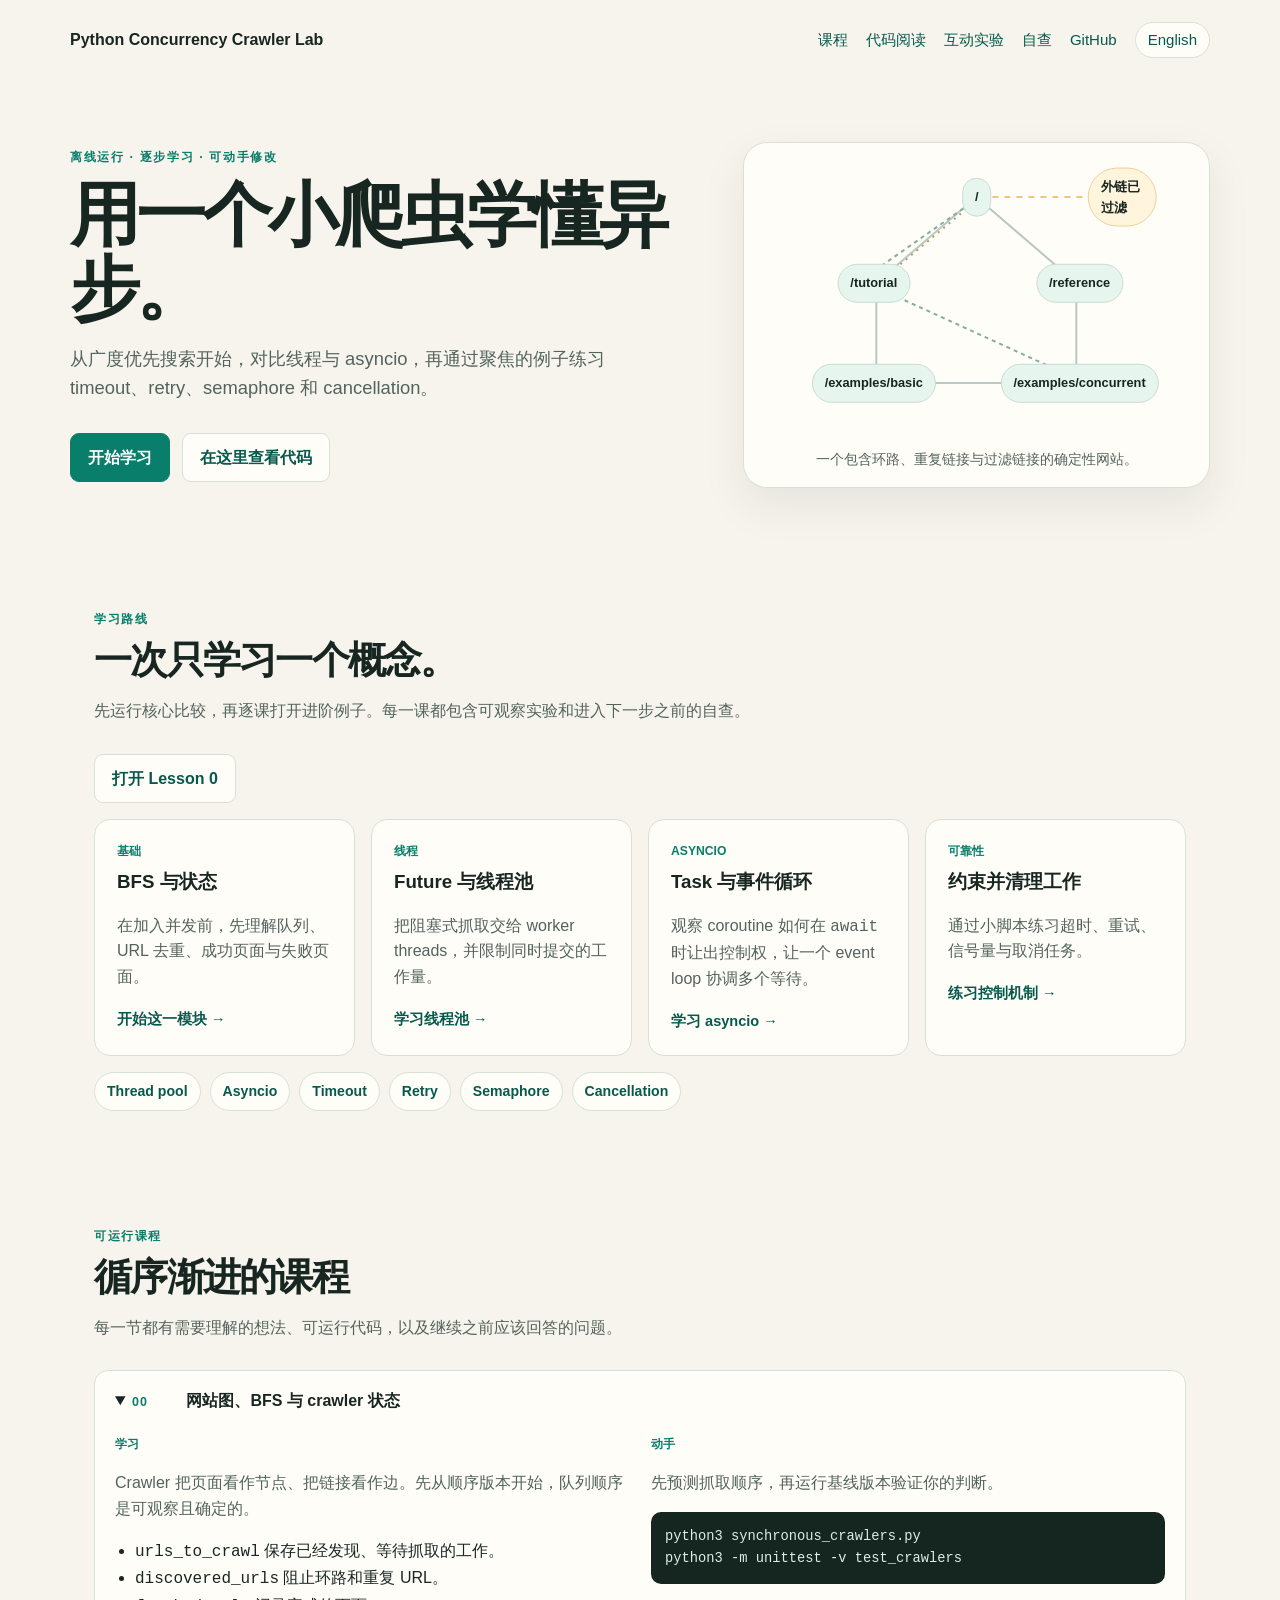
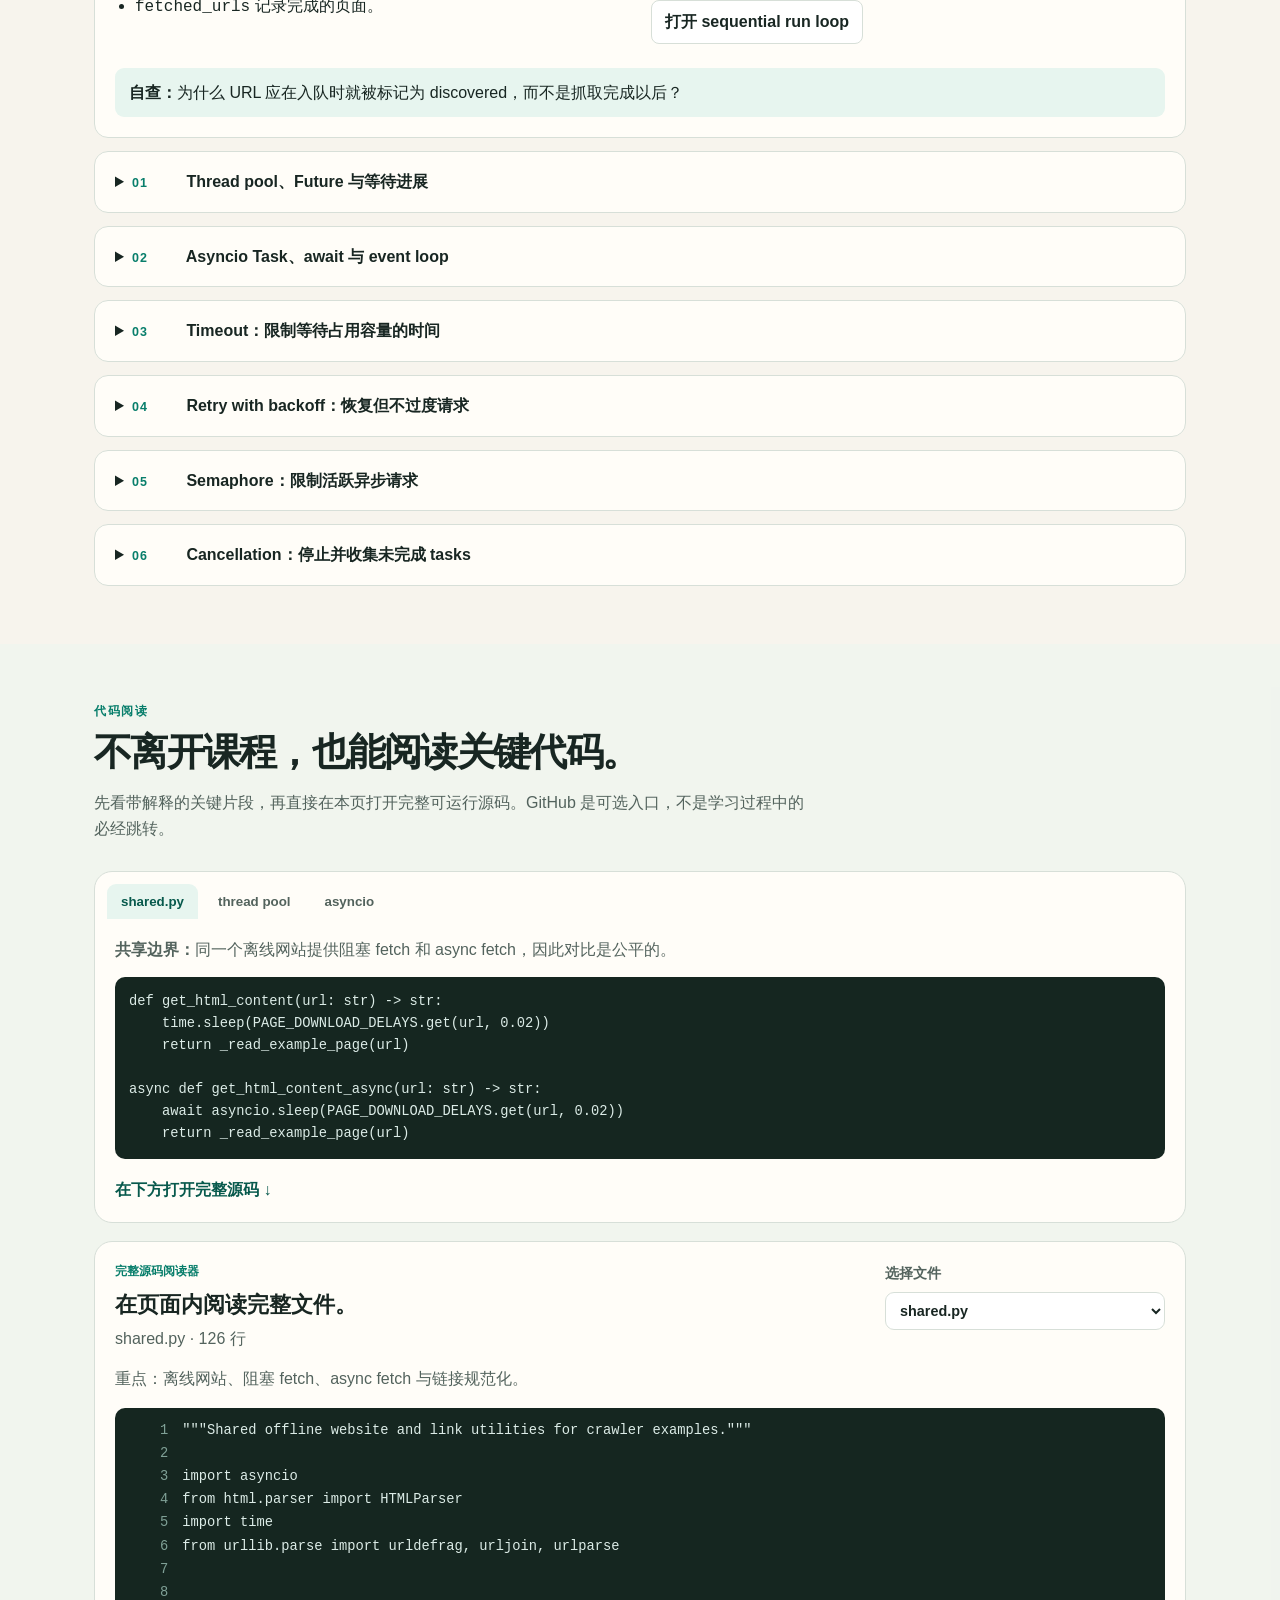
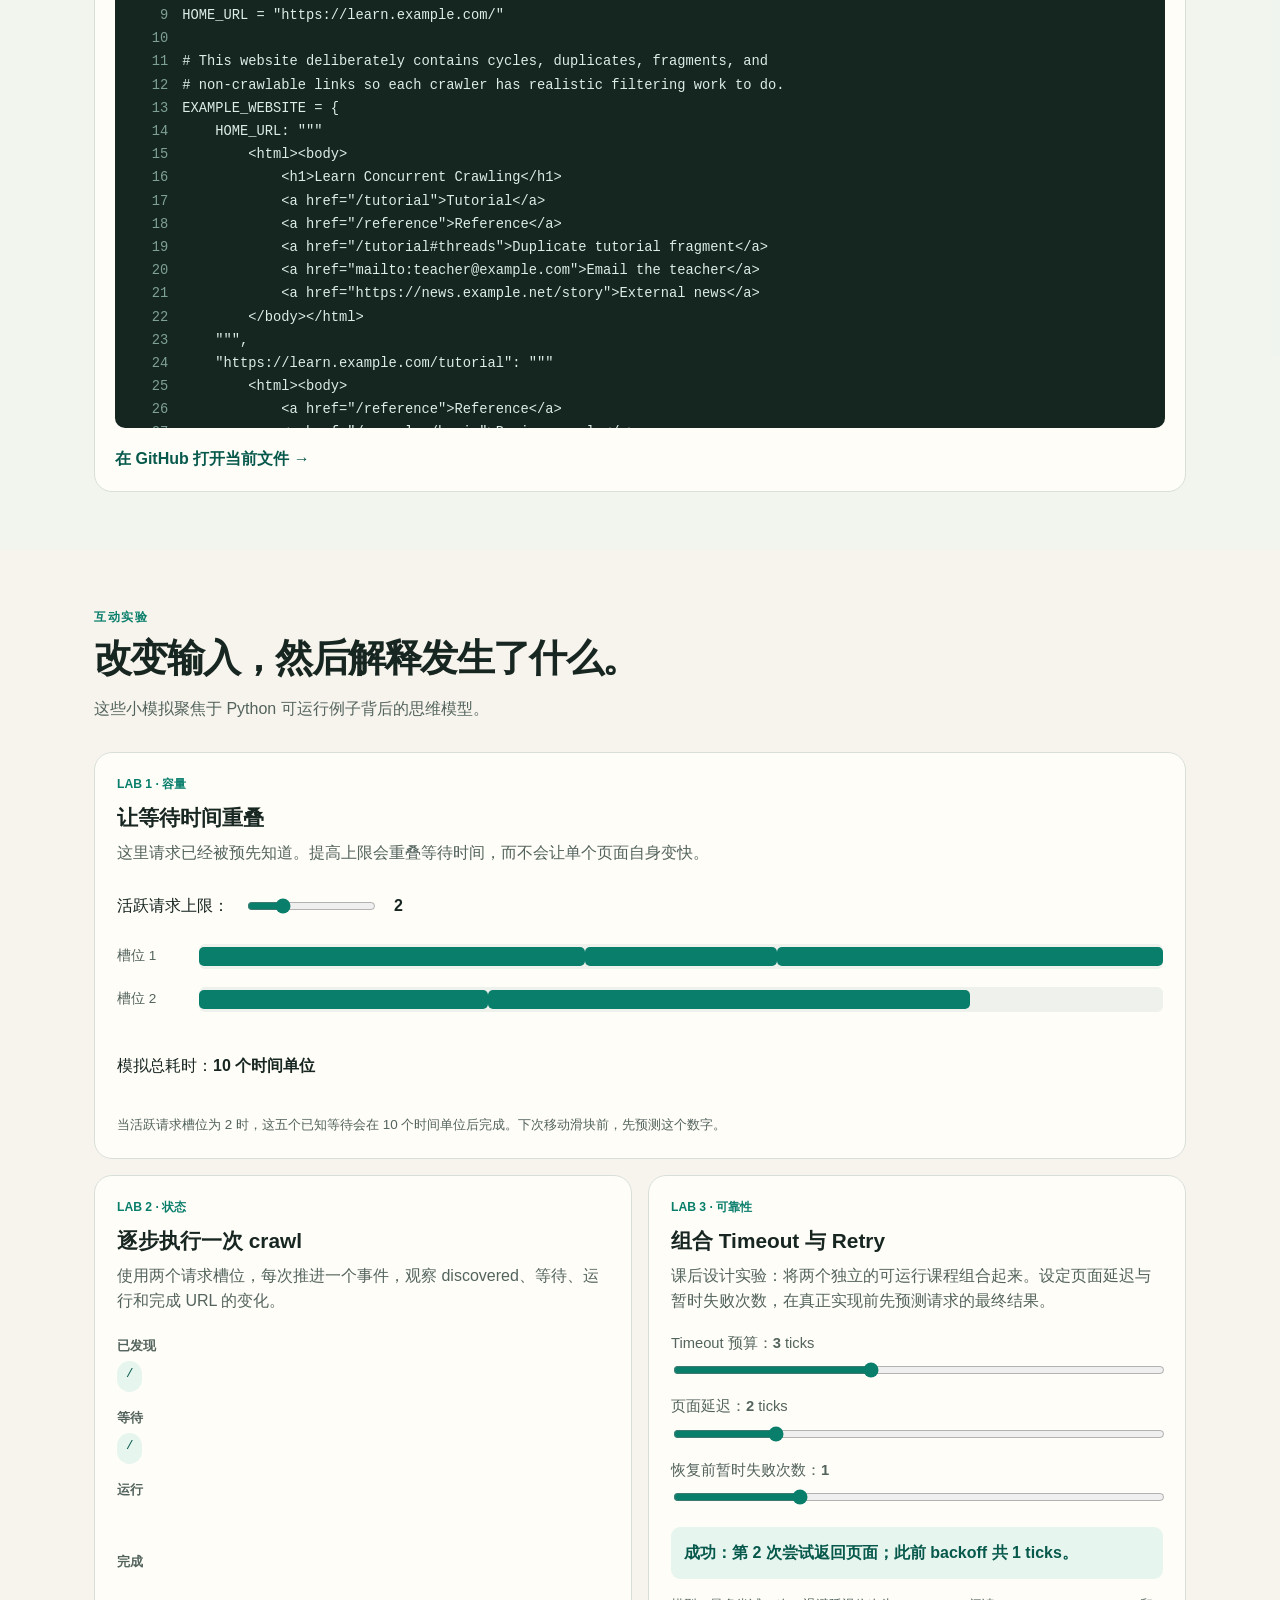
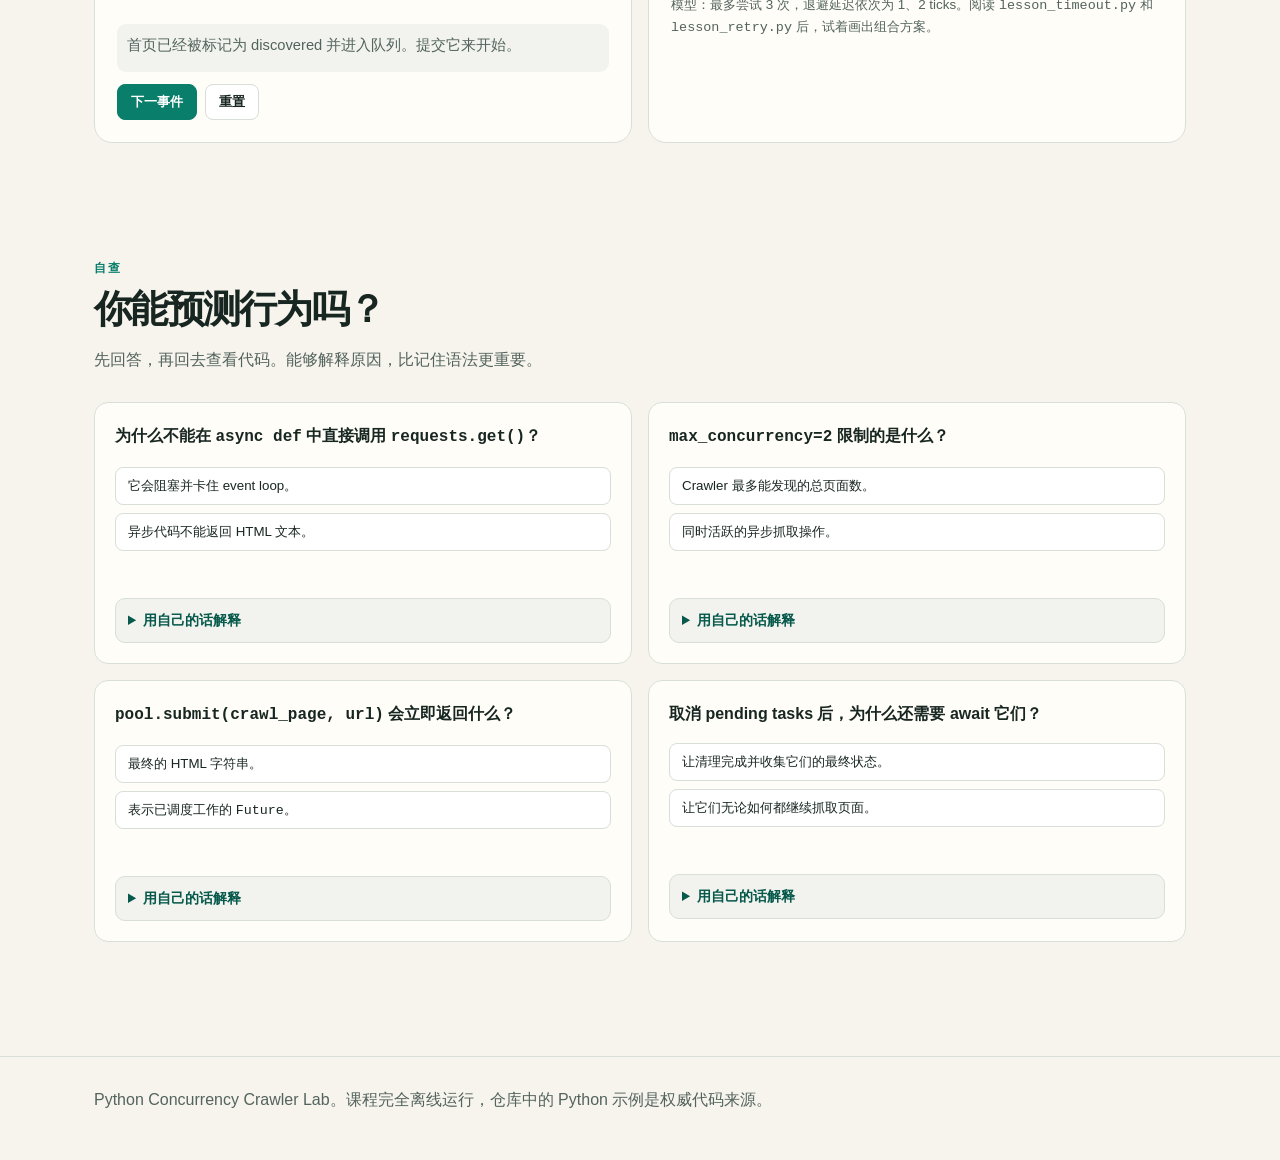
==== commit b07322cd: "feat(site): improve course code reader" ====
--- a/docs/zh-CN.html
+++ b/docs/zh-CN.html
@@ -6,6 +6,7 @@
     <title>Python 并发爬虫学习实验室</title>
     <meta name="description" content="通过离线网页爬虫学习线程池与 asyncio。">
     <link rel="stylesheet" href="assets/styles.css">
+    <script defer src="assets/source-files.js"></script>
     <script defer src="assets/app.js"></script>
   </head>
   <body>
@@ -68,11 +69,17 @@
               <p>在加入并发前，先理解队列、URL 去重、成功页面与失败页面。</p>
               <span class="card-action">开始这一模块 &rarr;</span>
             </a>
-            <a class="card" href="#lesson-models">
-              <div class="tag">比较</div>
-              <h3>Threads 与 asyncio</h3>
-              <p>观察阻塞式 worker thread 与让出控制权的 event loop task 有何差别。</p>
-              <span class="card-action">比较两种模型 &rarr;</span>
+            <a class="card" href="#lesson-threadpool">
+              <div class="tag">线程</div>
+              <h3>Future 与线程池</h3>
+              <p>把阻塞式抓取交给 worker threads，并限制同时提交的工作量。</p>
+              <span class="card-action">学习线程池 &rarr;</span>
+            </a>
+            <a class="card" href="#lesson-asyncio">
+              <div class="tag">Asyncio</div>
+              <h3>Task 与事件循环</h3>
+              <p>观察 coroutine 如何在 <code>await</code> 时让出控制权，让一个 event loop 协调多个等待。</p>
+              <span class="card-action">学习 asyncio &rarr;</span>
             </a>
             <a class="card" href="#lesson-reliability">
               <div class="tag">可靠性</div>
@@ -82,6 +89,9 @@
             </a>
           </div>
           <nav class="lesson-shortcuts" aria-label="可靠性课程快捷链接">
+            <a href="#lesson-threadpool">Thread pool</a>
+            <a href="#lesson-asyncio">Asyncio</a>
+            <a href="#lesson-reliability">Timeout</a>
             <a href="#lesson-retry">Retry</a>
             <a href="#lesson-semaphore">Semaphore</a>
             <a href="#lesson-cancellation">Cancellation</a>
@@ -113,34 +123,59 @@
                     <p>先预测抓取顺序，再运行基线版本验证你的判断。</p>
                     <pre><code>python3 synchronous_crawlers.py
 python3 -m unittest -v test_crawlers</code></pre>
+                    <p><a class="small-button" href="#source-browser" data-source-target="synchronous_crawlers.py" data-source-highlight="34-40">打开 sequential run loop</a></p>
                   </div>
                 </div>
                 <p class="challenge"><strong>自查：</strong>为什么 URL 应在入队时就被标记为 discovered，而不是抓取完成以后？</p>
               </div>
             </details>
-            <details id="lesson-models">
-              <summary><span class="lesson-number">01</span> Futures、Tasks 与等待进展</summary>
-              <div class="lesson-body">
-                <div class="lesson-grid">
-                  <div>
-                    <div class="tag">比较</div>
-                    <p>线程池在线程中运行阻塞抓取函数并返回 <code>Future</code> 句柄。Asyncio 调度会在 <code>await</code> 时让出控制权的 <code>Task</code>。</p>
-                    <p>两个版本都会限制正在执行的工作量，并在第一个操作完成时继续推进。</p>
+            <details id="lesson-threadpool">
+              <summary><span class="lesson-number">01</span> Thread pool、Future 与等待进展</summary>
+              <div class="lesson-body">
+                <div class="lesson-grid">
+                  <div>
+                    <div class="tag">学习</div>
+                    <p>线程池会在线程中运行阻塞式抓取函数。<code>submit()</code> 立即返回 <code>Future</code>，它是一个指向“可能还在运行的任务”的句柄。</p>
+                    <p>Crawler 保存 pending futures，知道哪些工作正在进行；等第一个完成后调用 <code>result()</code> 观察异常，再提交更多 URL。</p>
                   </div>
                   <div>
                     <div class="tag">运行</div>
                     <pre><code>python3 compare_examples.py
 
-# 找出对应思想：
-wait(..., FIRST_COMPLETED)
+# 阅读：
+ThreadPoolWebCrawler.run()
+wait(..., FIRST_COMPLETED)</code></pre>
+                    <p><a class="small-button" href="#source-browser" data-source-target="synchronous_crawlers.py" data-source-highlight="76-108">打开 Future/wait loop</a></p>
+                  </div>
+                </div>
+                <p class="challenge"><strong>自查：</strong>为什么 crawler 只按照空闲 worker slot 提交任务，而不是把所有发现的 URL 一次性提交？</p>
+              </div>
+            </details>
+            <details id="lesson-asyncio">
+              <summary><span class="lesson-number">02</span> Asyncio Task、await 与 event loop</summary>
+              <div class="lesson-body">
+                <div class="lesson-grid">
+                  <div>
+                    <div class="tag">学习</div>
+                    <p>Asyncio 会把 <code>Task</code> 调度到一个 event loop thread 上。Task 在 <code>await</code> 处暂停，让 event loop 有机会推进其他正在等待的任务。</p>
+                    <p>这个 async crawler 只在一个 coordinator 方法里更新共享状态；完成的 task 返回链接，由 coordinator 统一入队，所以不需要线程锁。</p>
+                  </div>
+                  <div>
+                    <div class="tag">运行</div>
+                    <pre><code>python3 async_crawler.py
+python3 compare_examples.py
+
+# 阅读：
+AsyncWebCrawler.run()
 asyncio.wait(..., FIRST_COMPLETED)</code></pre>
+                    <p><a class="small-button" href="#source-browser" data-source-target="async_crawler.py" data-source-highlight="31-65">打开 asyncio run loop</a></p>
                   </div>
                 </div>
                 <p class="challenge"><strong>自查：</strong>为什么并发完成顺序可能不同于顺序 BFS，即使所有可达 URL 最终仍会被找到？</p>
               </div>
             </details>
             <details id="lesson-reliability">
-              <summary><span class="lesson-number">02</span> Timeout：限制等待占用容量的时间</summary>
+              <summary><span class="lesson-number">03</span> Timeout：限制等待占用容量的时间</summary>
               <div class="lesson-body">
                 <div class="lesson-grid">
                   <div>
@@ -155,13 +190,14 @@
     get_html_content_async(url),
     timeout=timeout_seconds,
 )</code></pre>
-                  </div>
-                </div>
-                <p class="challenge"><strong>实验：</strong>将 timeout 调到低于模拟页面延迟。Crawler 应记录什么结果？</p>
+                    <p><a class="small-button" href="#source-browser" data-source-target="lessons/lesson_timeout.py" data-source-highlight="11-19">打开 timeout 源码</a></p>
+                  </div>
+                </div>
+                <p class="challenge"><strong>实验：</strong>将 timeout 调到低于模拟页面延迟。<code>fetch_with_timeout()</code> 应返回什么结果？</p>
               </div>
             </details>
             <details id="lesson-retry">
-              <summary><span class="lesson-number">03</span> Retry with backoff：恢复但不过度请求</summary>
+              <summary><span class="lesson-number">04</span> Retry with backoff：恢复但不过度请求</summary>
               <div class="lesson-body">
                 <div class="lesson-grid">
                   <div>
@@ -175,13 +211,14 @@
 delay_seconds = base_delay_seconds * (
     2 ** (attempt_number - 1)
 )</code></pre>
+                    <p><a class="small-button" href="#source-browser" data-source-target="lessons/lesson_retry.py" data-source-highlight="24-47">打开 retry 源码</a></p>
                   </div>
                 </div>
                 <p class="challenge"><strong>自查：</strong>为什么错误 URL 或权限失败通常不应该 retry？</p>
               </div>
             </details>
             <details id="lesson-semaphore">
-              <summary><span class="lesson-number">04</span> Semaphore：限制活跃异步请求</summary>
+              <summary><span class="lesson-number">05</span> Semaphore：限制活跃异步请求</summary>
               <div class="lesson-body">
                 <div class="lesson-grid">
                   <div>
@@ -194,13 +231,14 @@
 
 async with semaphore:
     await fetch_page()</code></pre>
+                    <p><a class="small-button" href="#source-browser" data-source-target="lessons/lesson_semaphore.py" data-source-highlight="22-37">打开 semaphore 源码</a></p>
                   </div>
                 </div>
                 <p class="challenge"><strong>自查：</strong>还需要什么单独的限制，才能避免巨大网站不断扩大抓取 frontier？</p>
               </div>
             </details>
             <details id="lesson-cancellation">
-              <summary><span class="lesson-number">05</span> Cancellation：停止并收集未完成 tasks</summary>
+              <summary><span class="lesson-number">06</span> Cancellation：停止并收集未完成 tasks</summary>
               <div class="lesson-body">
                 <div class="lesson-grid">
                   <div>
@@ -215,6 +253,7 @@
 await asyncio.gather(
     task, return_exceptions=True
 )</code></pre>
+                    <p><a class="small-button" href="#source-browser" data-source-target="lessons/lesson_cancellation.py" data-source-highlight="22-37">打开 cancellation 源码</a></p>
                   </div>
                 </div>
                 <p class="challenge"><strong>自查：</strong>为什么创建 tasks 却没有最终 await 或 cancel 它们会有风险？</p>
@@ -228,7 +267,7 @@
         <div class="shell">
           <div class="eyebrow">代码阅读</div>
           <h2>不离开课程，也能阅读关键代码。</h2>
-          <p class="section-intro">切换文件，将每一个概念对应到真正可运行的实现。完整源码仍然保留在仓库中，方便你进一步实验。</p>
+          <p class="section-intro">先看带解释的关键片段，再直接在本页打开完整可运行源码。GitHub 是可选入口，不是学习过程中的必经跳转。</p>
           <div class="code-studio">
             <div class="code-tabs" role="tablist" aria-label="Crawler 源码片段">
               <button class="code-tab active" id="tab-shared" data-code-target="shared" role="tab" aria-controls="panel-shared" aria-selected="true" tabindex="0">shared.py</button>
@@ -269,7 +308,32 @@
 for task in done_tasks:
     url, discovered_links = task.result()</code></pre>
             </article>
-            <a class="source-link" href="https://github.com/YushengAuggie/python-concurrency-crawler-lab">在 GitHub 打开完整源码 &rarr;</a>
+            <a class="source-link" href="#source-browser">在下方打开完整源码 &darr;</a>
+          </div>
+          <div class="source-browser" id="source-browser">
+            <div class="source-browser-header">
+              <div>
+                <div class="tag">完整源码阅读器</div>
+                <h3>在页面内阅读完整文件。</h3>
+                <p id="source-meta"></p>
+              </div>
+              <label class="source-picker">
+                选择文件
+                <select id="source-file-select" data-missing="源码数据缺失。请运行 python3 scripts/generate_site_sources.py。" data-meta="{file} · {lines} 行">
+                  <option value="shared.py" data-highlight="55-79,93-113" data-focus="重点：离线网站、阻塞 fetch、async fetch 与链接规范化。">shared.py</option>
+                  <option value="synchronous_crawlers.py" data-highlight="34-40,68-108" data-focus="重点：SequentialWebCrawler、ThreadPoolWebCrawler、Future、wait() 与锁保护的状态更新。">synchronous_crawlers.py</option>
+                  <option value="async_crawler.py" data-highlight="22-65" data-focus="重点：AsyncWebCrawler、create_task()、asyncio.wait() 与 coordinator 管理状态。">async_crawler.py</option>
+                  <option value="compare_examples.py" data-highlight="10-42" data-focus="重点：用同一次 crawl 对比 sequential、thread pool 与 asyncio。">compare_examples.py</option>
+                  <option value="lessons/lesson_timeout.py" data-highlight="11-19" data-focus="重点：用 wait_for() 限制一次 await。">lessons/lesson_timeout.py</option>
+                  <option value="lessons/lesson_retry.py" data-highlight="24-47" data-focus="重点：用指数退避处理暂时性失败。">lessons/lesson_retry.py</option>
+                  <option value="lessons/lesson_semaphore.py" data-highlight="22-37" data-focus="重点：用 semaphore 限制活跃 async 工作。">lessons/lesson_semaphore.py</option>
+                  <option value="lessons/lesson_cancellation.py" data-highlight="22-37" data-focus="重点：取消 tasks 并等待清理完成。">lessons/lesson_cancellation.py</option>
+                </select>
+              </label>
+            </div>
+            <p class="code-note" id="source-focus"></p>
+            <pre class="source-pre"><code id="source-code"></code></pre>
+            <a class="source-link" id="source-github-link" href="https://github.com/YushengAuggie/python-concurrency-crawler-lab">在 GitHub 打开当前文件 &rarr;</a>
           </div>
         </div>
       </section>
@@ -284,7 +348,7 @@
               <div class="tag">Lab 1 · 容量</div>
               <h3>让等待时间重叠</h3>
               <p>这里请求已经被预先知道。提高上限会重叠等待时间，而不会让单个页面自身变快。</p>
-              <div class="timeline-lab" data-slot-label="槽位" data-page-label="页面" data-time-label="个时间单位">
+              <div class="timeline-lab" data-slot-label="槽位" data-page-label="页面" data-time-label="个时间单位" data-insight="当活跃请求槽位为 {concurrency} 时，这五个已知等待会在 {total} 个时间单位后完成。下次移动滑块前，先预测这个数字。">
                 <label class="control">
                   活跃请求上限：
                   <input id="concurrency" type="range" min="1" max="5" value="2">
@@ -292,13 +356,15 @@
                 </label>
                 <div class="timeline" id="timeline" aria-live="polite"></div>
                 <p>模拟总耗时：<span class="metric" id="elapsed"></span></p>
+                <p class="micro-note" id="timeline-insight"></p>
               </div>
             </article>
             <article class="lab-card" id="state-lab">
               <div class="tag">Lab 2 · 状态</div>
               <h3>逐步执行一次 crawl</h3>
-              <p>使用两个请求槽位，每次推进一个事件，观察等待、运行和完成 URL 的变化。</p>
-              <div class="state-board" data-initial="首页已在队列中。提交它来开始。" data-finished="所有发现的页面均已完成；crawler 现在可以停止。" data-event-1="提交 / 作为第一个正在执行的请求。" data-event-2="完成 /，并发现两个新的同站链接。" data-event-3="因为有两个空闲槽位，同时提交 /tutorial 和 /reference。" data-event-4="/reference 先完成；两个 example 页面进入队列。" data-event-5="立即把 /examples/basic 提交到释放的槽位，此时 /tutorial 仍在运行。" data-event-6="完成 /tutorial 与 /examples/basic；重复或已发现链接不会增加新工作。" data-event-7="提交最后的 /examples/concurrent 页面。" data-event-8="完成 /examples/concurrent；回到 /tutorial 的环路已经被 discovered。">
+              <p>使用两个请求槽位，每次推进一个事件，观察 discovered、等待、运行和完成 URL 的变化。</p>
+              <div class="state-board" data-initial="首页已经被标记为 discovered 并进入队列。提交它来开始。" data-finished="所有发现的页面均已完成；crawler 现在可以停止。" data-event-1="提交 / 作为第一个正在执行的请求；discovered 不变。" data-event-2="完成 /，并发现两个新的同站链接。它们在运行之前就已经被标记为 discovered。" data-event-3="因为有两个空闲槽位，同时提交 /tutorial 和 /reference。" data-event-4="/reference 先完成；两个 example 页面进入队列，discovered 立即增长。" data-event-5="立即把 /examples/basic 提交到释放的槽位，此时 /tutorial 仍在运行。" data-event-6="完成 /tutorial 与 /examples/basic；重复或已发现链接不会增加新工作。" data-event-7="提交最后的 /examples/concurrent 页面。" data-event-8="完成 /examples/concurrent；回到 /tutorial 的环路已经被 discovered。">
+                <div><span class="state-label">已发现</span><div class="chips" id="state-discovered"></div></div>
                 <div><span class="state-label">等待</span><div class="chips" id="state-queued"></div></div>
                 <div><span class="state-label">运行</span><div class="chips" id="state-running"></div></div>
                 <div><span class="state-label">完成</span><div class="chips" id="state-fetched"></div></div>
@@ -312,7 +378,7 @@
             <article class="lab-card">
               <div class="tag">Lab 3 · 可靠性</div>
               <h3>组合 Timeout 与 Retry</h3>
-              <p>概念扩展：将两个独立的可运行课程组合起来。设定页面延迟与暂时失败次数，预测一次请求的最终结果。</p>
+              <p>课后设计实验：将两个独立的可运行课程组合起来。设定页面延迟与暂时失败次数，在真正实现前先预测请求的最终结果。</p>
               <div class="resilience-lab" data-success="成功" data-timeout="超时：页面延迟超过每次尝试的预算。" data-exhausted="重试用尽：请求在 3 次尝试后仍然失败。">
                 <label>Timeout 预算：<strong id="timeout-value">3</strong> ticks
                   <input id="timeout-budget" type="range" min="1" max="6" value="3">
@@ -324,7 +390,7 @@
                   <input id="temporary-failures" type="range" min="0" max="4" value="1">
                 </label>
                 <p class="result" id="resilience-result" aria-live="polite"></p>
-                <p class="micro-note">这个组合尚未在 crawler 文件中实现。模型：最多尝试 3 次，退避延迟依次为 1、2 ticks。</p>
+                <p class="micro-note">模型：最多尝试 3 次，退避延迟依次为 1、2 ticks。阅读 <code>lesson_timeout.py</code> 和 <code>lesson_retry.py</code> 后，试着画出组合方案。</p>
               </div>
             </article>
           </div>
@@ -344,6 +410,10 @@
                 <button class="choice" data-correct="false">异步代码不能返回 HTML 文本。</button>
               </div>
               <div class="feedback"></div>
+              <details class="model-answer">
+                <summary>用自己的话解释</summary>
+                <p>Asyncio 需要 task 在 <code>await</code> 处让出控制权。阻塞调用会占住 event loop 线程，导致其他 tasks 无法继续推进。</p>
+              </details>
             </article>
             <article class="quiz" data-success="正确。限制总增长还需要单独的页面数或深度限制。" data-retry="再想一下：在途工作和已发现工作是不同状态。">
               <p><code>max_concurrency=2</code> 限制的是什么？</p>
@@ -352,6 +422,10 @@
                 <button class="choice" data-correct="true">同时活跃的异步抓取操作。</button>
               </div>
               <div class="feedback"></div>
+              <details class="model-answer">
+                <summary>用自己的话解释</summary>
+                <p>它限制的是活跃 fetch 数量，不是已发现页面总数。Crawler 仍可能发现很多 URL，并把它们保存在等待队列中。</p>
+              </details>
             </article>
             <article class="quiz" data-success="正确。Future 是已提交工作的句柄，并承载结果或失败。" data-retry="再想一下：submit 并不会立即返回下载完成的 HTML。">
               <p><code>pool.submit(crawl_page, url)</code> 会立即返回什么？</p>
@@ -360,6 +434,10 @@
                 <button class="choice" data-correct="true">表示已调度工作的 <code>Future</code>。</button>
               </div>
               <div class="feedback"></div>
+              <details class="model-answer">
+                <summary>用自己的话解释</summary>
+                <p><code>Future</code> 让 coordinator 记住已提交工作，等待它完成，并通过 <code>result()</code> 暴露 worker 中的意外异常。</p>
+              </details>
             </article>
             <article class="quiz" data-success="正确。Await 可以观察完成状态并让清理逻辑执行。" data-retry="再想一下：cancellation 是请求停止，而不是立即清理完成。">
               <p>取消 pending tasks 后，为什么还需要 await 它们？</p>
@@ -368,6 +446,10 @@
                 <button class="choice" data-correct="false">让它们无论如何都继续抓取页面。</button>
               </div>
               <div class="feedback"></div>
+              <details class="model-answer">
+                <summary>用自己的话解释</summary>
+                <p>Cancellation 会被送进 coroutine 内部。继续 await 可以让 task 执行清理逻辑，也让调用方观察它们的最终状态。</p>
+              </details>
             </article>
           </div>
         </div>
--- a/docs/assets/styles.css
+++ b/docs/assets/styles.css
@@ -217,7 +217,7 @@
 
 .cards {
   display: grid;
-  grid-template-columns: repeat(3, minmax(0, 1fr));
+  grid-template-columns: repeat(auto-fit, minmax(220px, 1fr));
   gap: 16px;
 }
 
@@ -393,6 +393,88 @@
   text-decoration: none;
 }
 
+.source-browser {
+  margin-top: 18px;
+  border: 1px solid var(--line);
+  border-radius: 18px;
+  background: var(--surface);
+}
+
+.source-browser-header {
+  display: flex;
+  align-items: start;
+  justify-content: space-between;
+  gap: 18px;
+  padding: 20px 20px 0;
+}
+
+.source-browser h3 {
+  margin: 6px 0 4px;
+  font-size: 1.35rem;
+}
+
+.source-browser p {
+  margin: 0;
+  color: var(--muted);
+}
+
+.source-picker {
+  display: grid;
+  min-width: 280px;
+  gap: 7px;
+  color: var(--muted);
+  font-size: 0.9rem;
+  font-weight: 650;
+}
+
+.source-picker select {
+  width: 100%;
+  padding: 9px 10px;
+  border: 1px solid var(--line);
+  border-radius: 9px;
+  color: var(--ink);
+  background: white;
+  font: inherit;
+}
+
+.source-browser .code-note {
+  padding: 14px 20px 0;
+}
+
+.source-pre {
+  max-height: 620px;
+  margin: 16px 20px 18px;
+  padding: 0;
+}
+
+.source-pre code {
+  display: block;
+  min-width: max-content;
+  padding: 12px 0;
+}
+
+.source-line {
+  display: grid;
+  grid-template-columns: 4.2rem 1fr;
+  min-height: 1.45rem;
+  white-space: pre;
+}
+
+.source-line.highlighted {
+  background: rgba(241, 198, 122, 0.16);
+}
+
+.source-line-number {
+  padding: 0 14px;
+  color: #7fa096;
+  text-align: right;
+  user-select: none;
+}
+
+.source-line-code {
+  padding-right: 18px;
+}
+
 .labs {
   display: grid;
   grid-template-columns: repeat(2, minmax(0, 1fr));
@@ -522,6 +604,7 @@
 }
 
 .small-button {
+  display: inline-block;
   cursor: pointer;
   padding: 8px 13px;
   border: 1px solid var(--line);
@@ -529,6 +612,7 @@
   color: var(--ink);
   background: white;
   font-weight: 650;
+  text-decoration: none;
 }
 
 .small-button.primary {
@@ -628,6 +712,25 @@
   margin: 10px 0 0;
   color: var(--muted);
   font-size: 0.9rem;
+}
+
+.model-answer {
+  margin-top: 12px;
+  border-radius: 10px;
+  background: #f2f3ee;
+}
+
+.model-answer summary {
+  padding: 10px 12px;
+  color: var(--accent-dark);
+  font-size: 0.9rem;
+}
+
+.model-answer p {
+  margin: 0;
+  padding: 0 12px 12px;
+  color: var(--muted);
+  font-weight: 400;
 }
 
 footer {
@@ -649,4 +752,12 @@
   .hero {
     padding-top: 28px;
   }
-}
+
+  .source-browser-header {
+    display: grid;
+  }
+
+  .source-picker {
+    min-width: 0;
+  }
+}
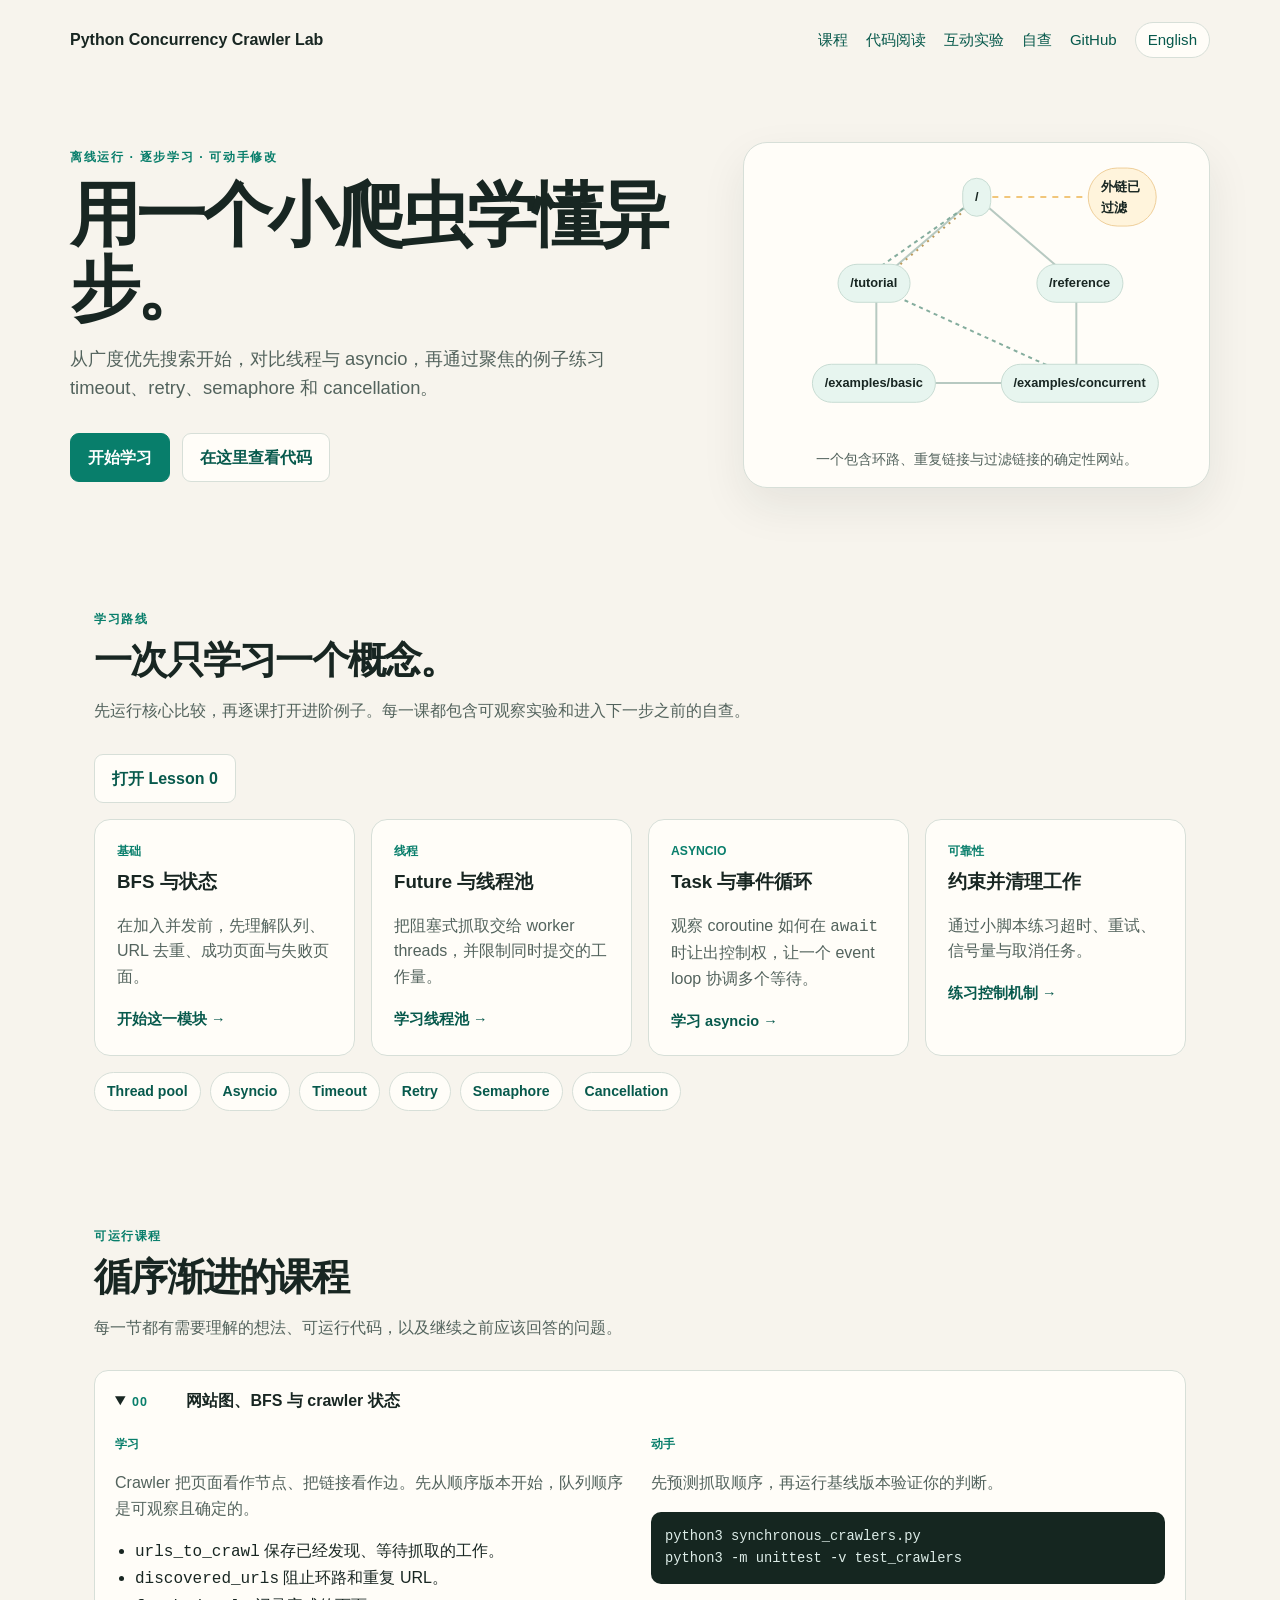
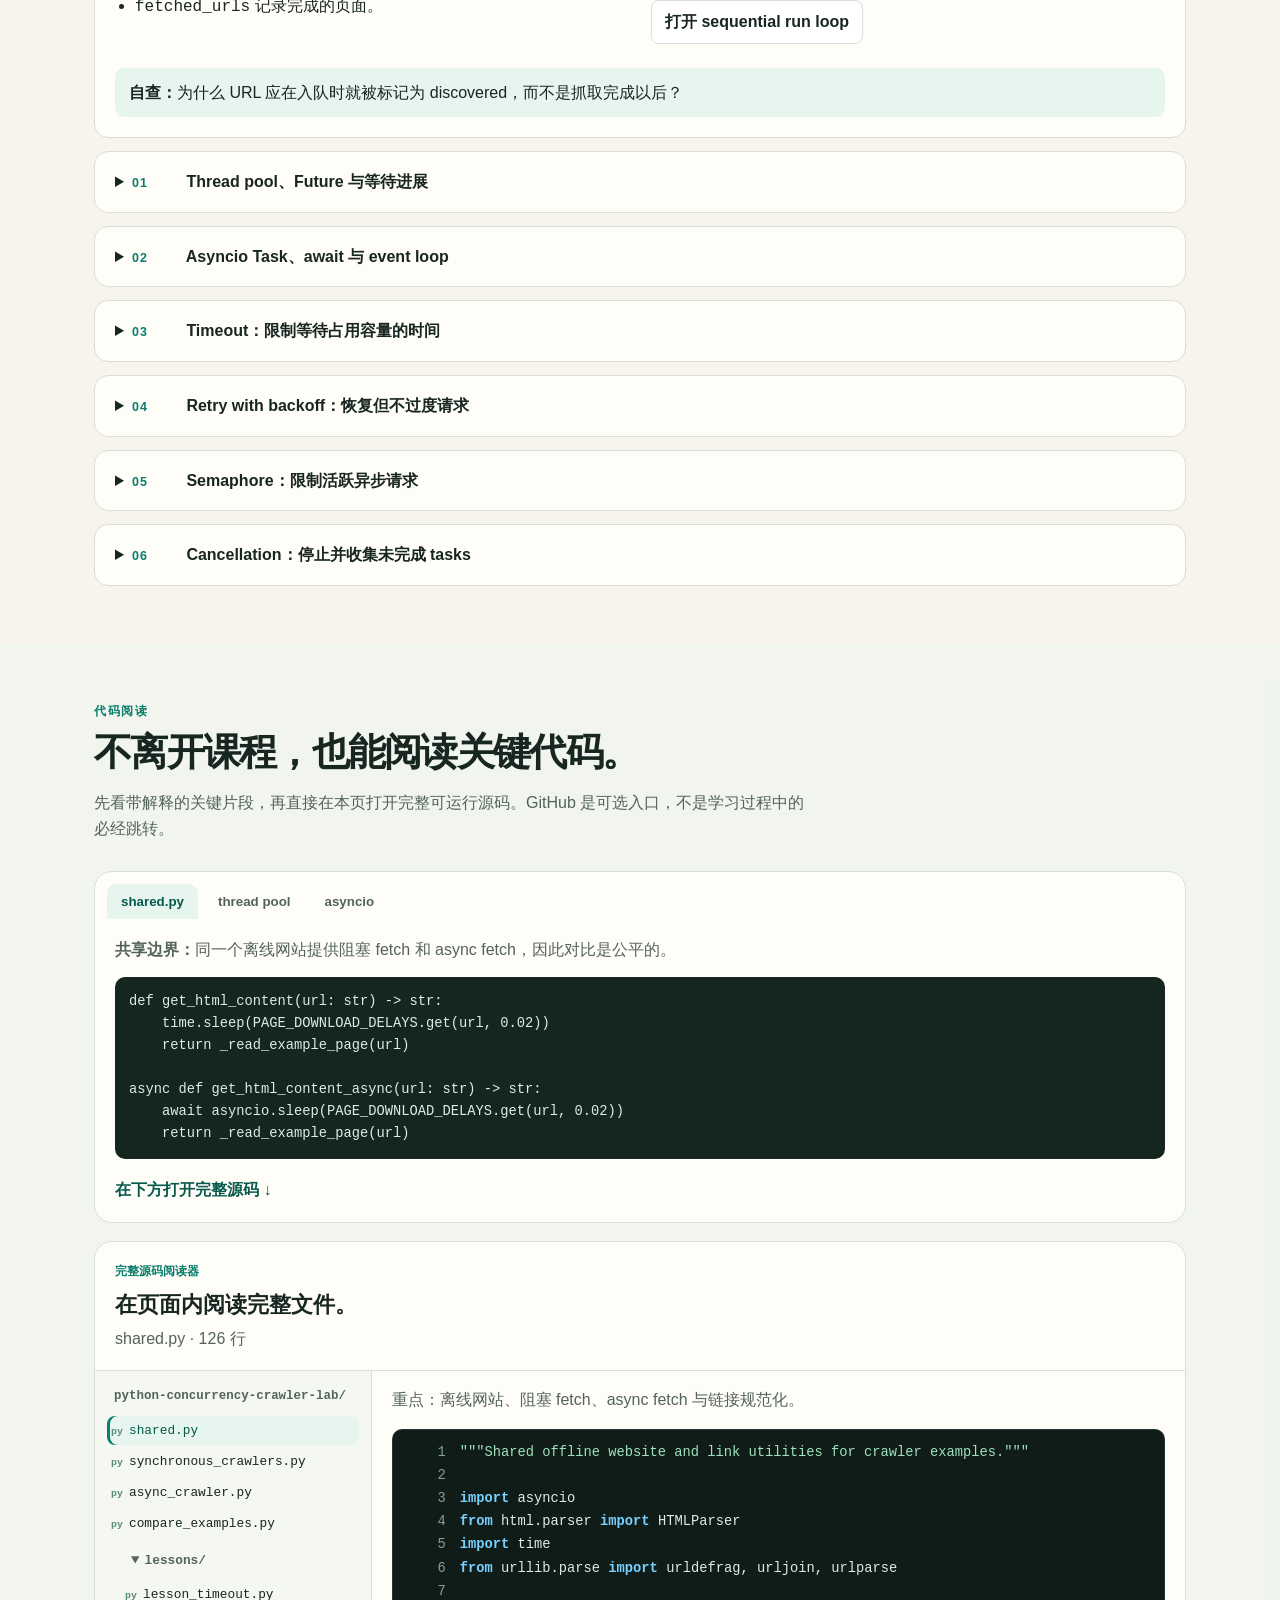
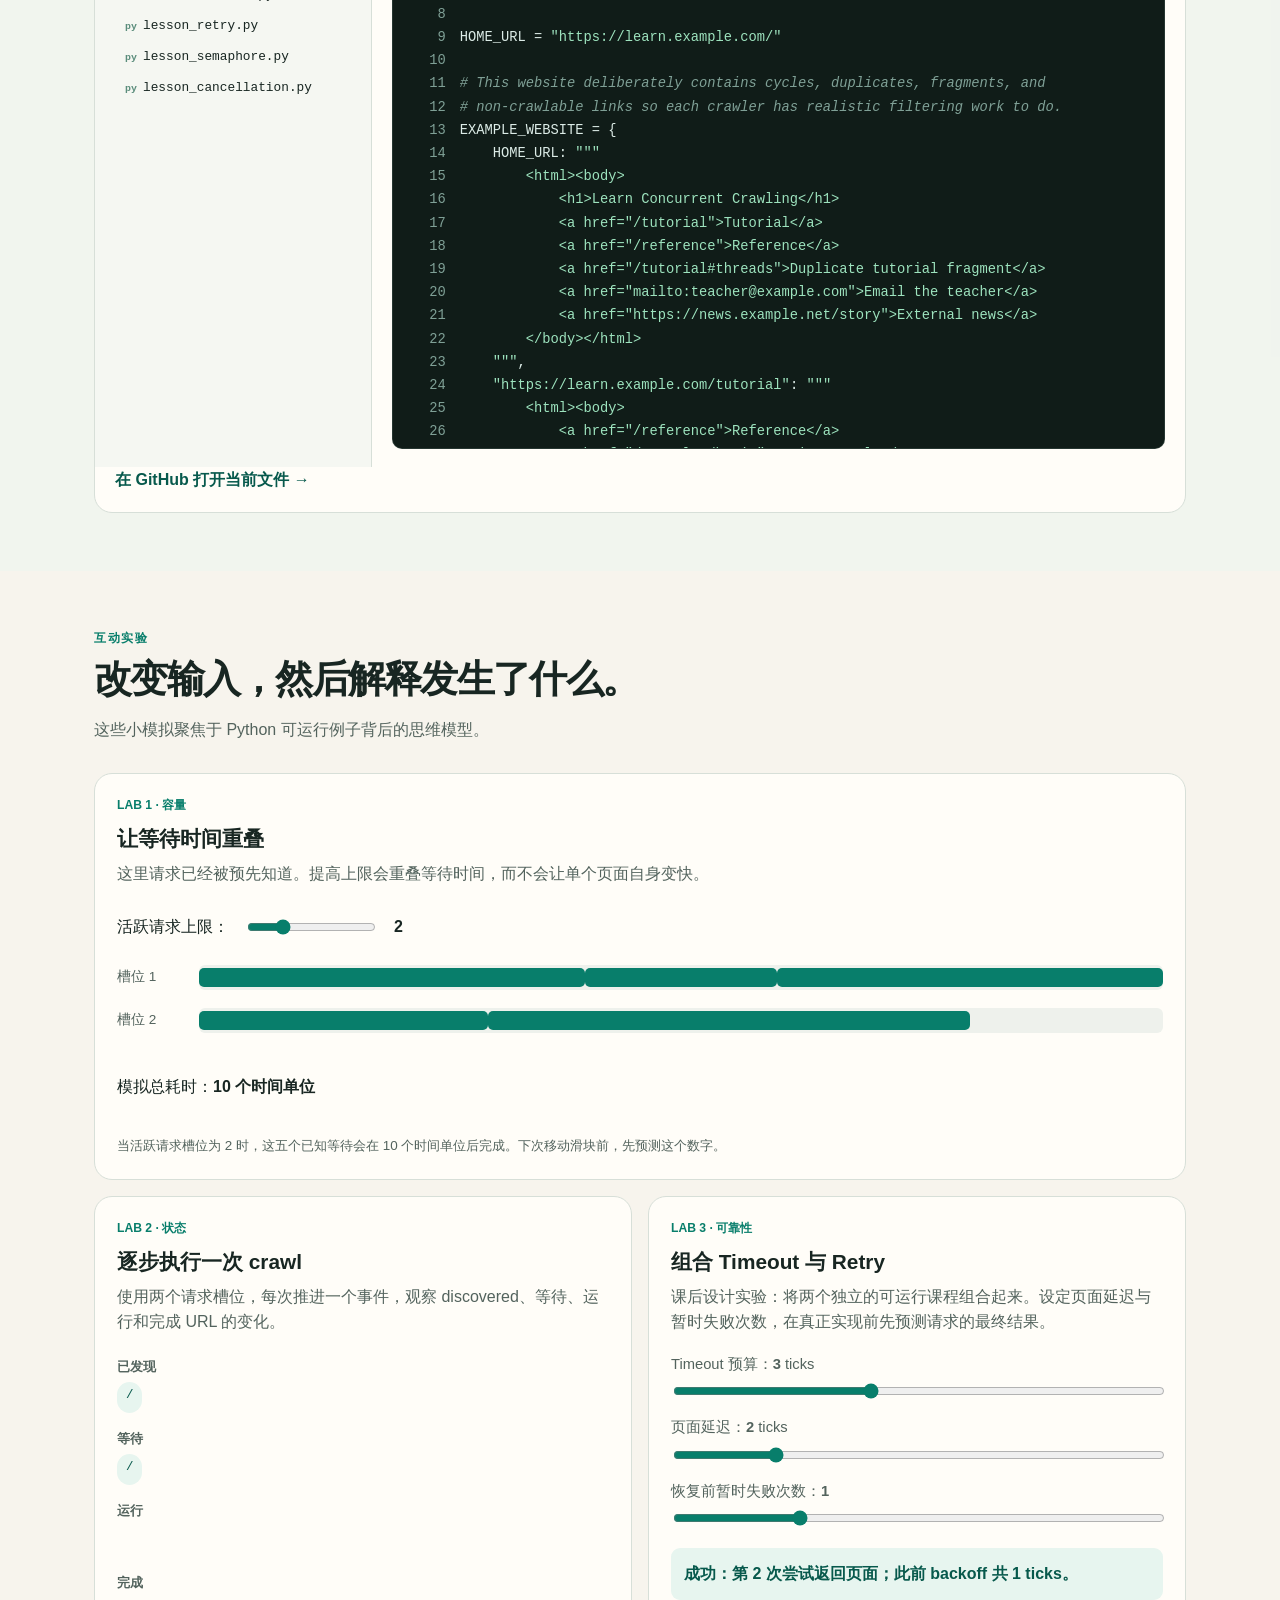
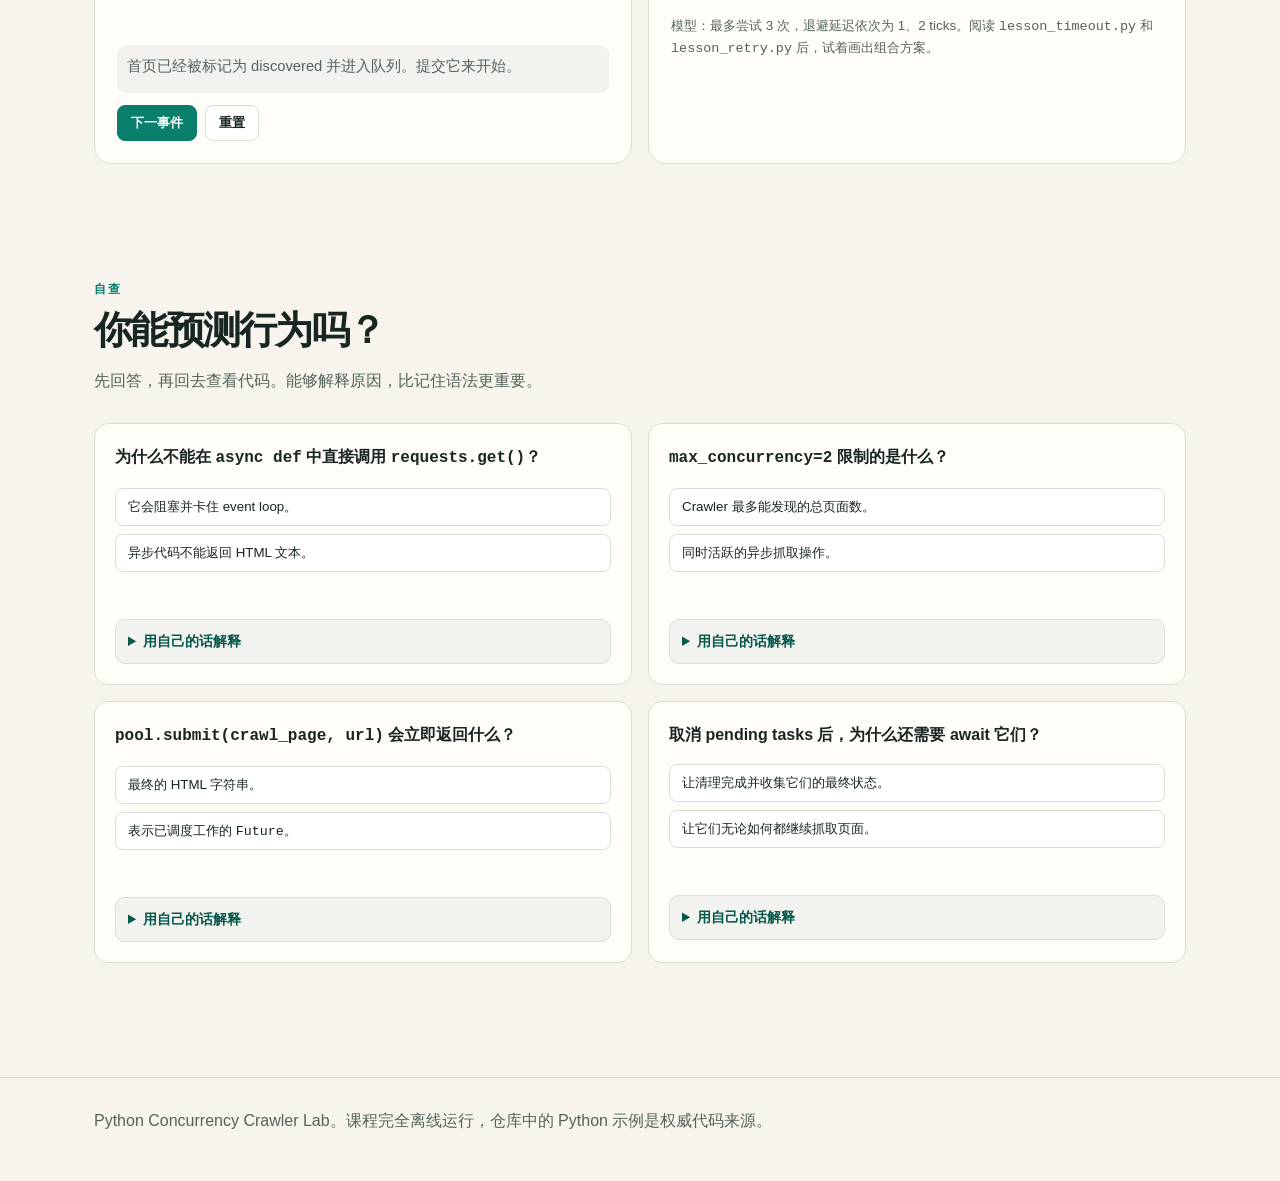
==== commit b0c3a969: "feat(site): add source tree highlighting" ====
--- a/docs/zh-CN.html
+++ b/docs/zh-CN.html
@@ -310,29 +310,34 @@
             </article>
             <a class="source-link" href="#source-browser">在下方打开完整源码 &darr;</a>
           </div>
-          <div class="source-browser" id="source-browser">
+          <div class="source-browser" id="source-browser" data-missing="源码数据缺失。请运行 python3 scripts/generate_site_sources.py。" data-meta="{file} · {lines} 行">
             <div class="source-browser-header">
               <div>
                 <div class="tag">完整源码阅读器</div>
                 <h3>在页面内阅读完整文件。</h3>
                 <p id="source-meta"></p>
               </div>
-              <label class="source-picker">
-                选择文件
-                <select id="source-file-select" data-missing="源码数据缺失。请运行 python3 scripts/generate_site_sources.py。" data-meta="{file} · {lines} 行">
-                  <option value="shared.py" data-highlight="55-79,93-113" data-focus="重点：离线网站、阻塞 fetch、async fetch 与链接规范化。">shared.py</option>
-                  <option value="synchronous_crawlers.py" data-highlight="34-40,68-108" data-focus="重点：SequentialWebCrawler、ThreadPoolWebCrawler、Future、wait() 与锁保护的状态更新。">synchronous_crawlers.py</option>
-                  <option value="async_crawler.py" data-highlight="22-65" data-focus="重点：AsyncWebCrawler、create_task()、asyncio.wait() 与 coordinator 管理状态。">async_crawler.py</option>
-                  <option value="compare_examples.py" data-highlight="10-42" data-focus="重点：用同一次 crawl 对比 sequential、thread pool 与 asyncio。">compare_examples.py</option>
-                  <option value="lessons/lesson_timeout.py" data-highlight="11-19" data-focus="重点：用 wait_for() 限制一次 await。">lessons/lesson_timeout.py</option>
-                  <option value="lessons/lesson_retry.py" data-highlight="24-47" data-focus="重点：用指数退避处理暂时性失败。">lessons/lesson_retry.py</option>
-                  <option value="lessons/lesson_semaphore.py" data-highlight="22-37" data-focus="重点：用 semaphore 限制活跃 async 工作。">lessons/lesson_semaphore.py</option>
-                  <option value="lessons/lesson_cancellation.py" data-highlight="22-37" data-focus="重点：取消 tasks 并等待清理完成。">lessons/lesson_cancellation.py</option>
-                </select>
-              </label>
             </div>
-            <p class="code-note" id="source-focus"></p>
-            <pre class="source-pre"><code id="source-code"></code></pre>
+            <div class="source-browser-layout">
+              <nav class="source-tree" aria-label="仓库源码文件">
+                <div class="tree-root">python-concurrency-crawler-lab/</div>
+                <button class="tree-file" type="button" data-source-path="shared.py" data-highlight="55-79,93-113" data-focus="重点：离线网站、阻塞 fetch、async fetch 与链接规范化。">shared.py</button>
+                <button class="tree-file" type="button" data-source-path="synchronous_crawlers.py" data-highlight="34-40,68-108" data-focus="重点：SequentialWebCrawler、ThreadPoolWebCrawler、Future、wait() 与锁保护的状态更新。">synchronous_crawlers.py</button>
+                <button class="tree-file" type="button" data-source-path="async_crawler.py" data-highlight="22-65" data-focus="重点：AsyncWebCrawler、create_task()、asyncio.wait() 与 coordinator 管理状态。">async_crawler.py</button>
+                <button class="tree-file" type="button" data-source-path="compare_examples.py" data-highlight="10-42" data-focus="重点：用同一次 crawl 对比 sequential、thread pool 与 asyncio。">compare_examples.py</button>
+                <details class="tree-folder" open>
+                  <summary>lessons/</summary>
+                  <button class="tree-file nested" type="button" data-source-path="lessons/lesson_timeout.py" data-highlight="11-19" data-focus="重点：用 wait_for() 限制一次 await。">lesson_timeout.py</button>
+                  <button class="tree-file nested" type="button" data-source-path="lessons/lesson_retry.py" data-highlight="24-47" data-focus="重点：用指数退避处理暂时性失败。">lesson_retry.py</button>
+                  <button class="tree-file nested" type="button" data-source-path="lessons/lesson_semaphore.py" data-highlight="22-37" data-focus="重点：用 semaphore 限制活跃 async 工作。">lesson_semaphore.py</button>
+                  <button class="tree-file nested" type="button" data-source-path="lessons/lesson_cancellation.py" data-highlight="22-37" data-focus="重点：取消 tasks 并等待清理完成。">lesson_cancellation.py</button>
+                </details>
+              </nav>
+              <div class="source-viewer">
+                <p class="code-note" id="source-focus"></p>
+                <pre class="source-pre"><code id="source-code"></code></pre>
+              </div>
+            </div>
             <a class="source-link" id="source-github-link" href="https://github.com/YushengAuggie/python-concurrency-crawler-lab">在 GitHub 打开当前文件 &rarr;</a>
           </div>
         </div>
--- a/docs/assets/styles.css
+++ b/docs/assets/styles.css
@@ -401,10 +401,6 @@
 }
 
 .source-browser-header {
-  display: flex;
-  align-items: start;
-  justify-content: space-between;
-  gap: 18px;
   padding: 20px 20px 0;
 }
 
@@ -418,33 +414,102 @@
   color: var(--muted);
 }
 
-.source-picker {
-  display: grid;
-  min-width: 280px;
-  gap: 7px;
-  color: var(--muted);
-  font-size: 0.9rem;
-  font-weight: 650;
-}
-
-.source-picker select {
+.source-browser-layout {
+  display: grid;
+  grid-template-columns: minmax(230px, 0.34fr) minmax(0, 1fr);
+  gap: 0;
+  margin-top: 18px;
+  border-top: 1px solid var(--line);
+}
+
+.source-tree {
+  padding: 16px 12px;
+  border-right: 1px solid var(--line);
+  background: #f5f7f2;
+}
+
+.tree-root {
+  margin: 0 0 9px 7px;
+  color: var(--muted);
+  font-family: "SFMono-Regular", "Cascadia Code", Consolas, monospace;
+  font-size: 0.78rem;
+  font-weight: 700;
+}
+
+.tree-file {
+  display: block;
   width: 100%;
-  padding: 9px 10px;
-  border: 1px solid var(--line);
-  border-radius: 9px;
+  cursor: pointer;
+  margin: 2px 0;
+  padding: 7px 8px 7px 24px;
+  border: 0;
+  border-radius: 8px;
   color: var(--ink);
-  background: white;
-  font: inherit;
+  background: transparent;
+  font-family: "SFMono-Regular", "Cascadia Code", Consolas, monospace;
+  font-size: 0.8rem;
+  text-align: left;
+}
+
+.tree-file::before {
+  content: "py";
+  display: inline-block;
+  width: 18px;
+  margin-left: -20px;
+  color: #5b8d7c;
+  font-size: 0.62rem;
+  font-weight: 800;
+}
+
+.tree-file:hover,
+.tree-file:focus-visible,
+.tree-file.active {
+  background: var(--highlight);
+  color: var(--accent-dark);
+}
+
+.tree-file.active {
+  box-shadow: inset 3px 0 0 var(--accent);
+}
+
+.tree-file.nested {
+  padding-left: 38px;
+}
+
+.tree-file.nested::before {
+  margin-left: -20px;
+}
+
+.tree-folder {
+  overflow: visible;
+  margin: 6px 0 0;
+  border: 0;
+  border-radius: 0;
+  background: transparent;
+}
+
+.tree-folder summary {
+  padding: 7px 8px 7px 24px;
+  color: var(--muted);
+  font-family: "SFMono-Regular", "Cascadia Code", Consolas, monospace;
+  font-size: 0.8rem;
+  font-weight: 700;
+}
+
+.source-viewer {
+  min-width: 0;
 }
 
 .source-browser .code-note {
-  padding: 14px 20px 0;
+  padding: 16px 20px 0;
 }
 
 .source-pre {
   max-height: 620px;
   margin: 16px 20px 18px;
   padding: 0;
+  border: 1px solid rgba(127, 160, 150, 0.2);
+  background: #101c18;
 }
 
 .source-pre code {
@@ -461,7 +526,7 @@
 }
 
 .source-line.highlighted {
-  background: rgba(241, 198, 122, 0.16);
+  background: rgba(241, 198, 122, 0.14);
 }
 
 .source-line-number {
@@ -473,6 +538,30 @@
 
 .source-line-code {
   padding-right: 18px;
+}
+
+.token-keyword {
+  color: #78d0ff;
+  font-weight: 700;
+}
+
+.token-builtin,
+.token-self {
+  color: #f4c78a;
+}
+
+.token-constant,
+.token-number {
+  color: #b6e389;
+}
+
+.token-string {
+  color: #9de3be;
+}
+
+.token-comment {
+  color: #7fa096;
+  font-style: italic;
 }
 
 .labs {
@@ -753,11 +842,12 @@
     padding-top: 28px;
   }
 
-  .source-browser-header {
-    display: grid;
+  .source-browser-layout {
+    grid-template-columns: 1fr;
   }
 
-  .source-picker {
-    min-width: 0;
+  .source-tree {
+    border-right: 0;
+    border-bottom: 1px solid var(--line);
   }
 }
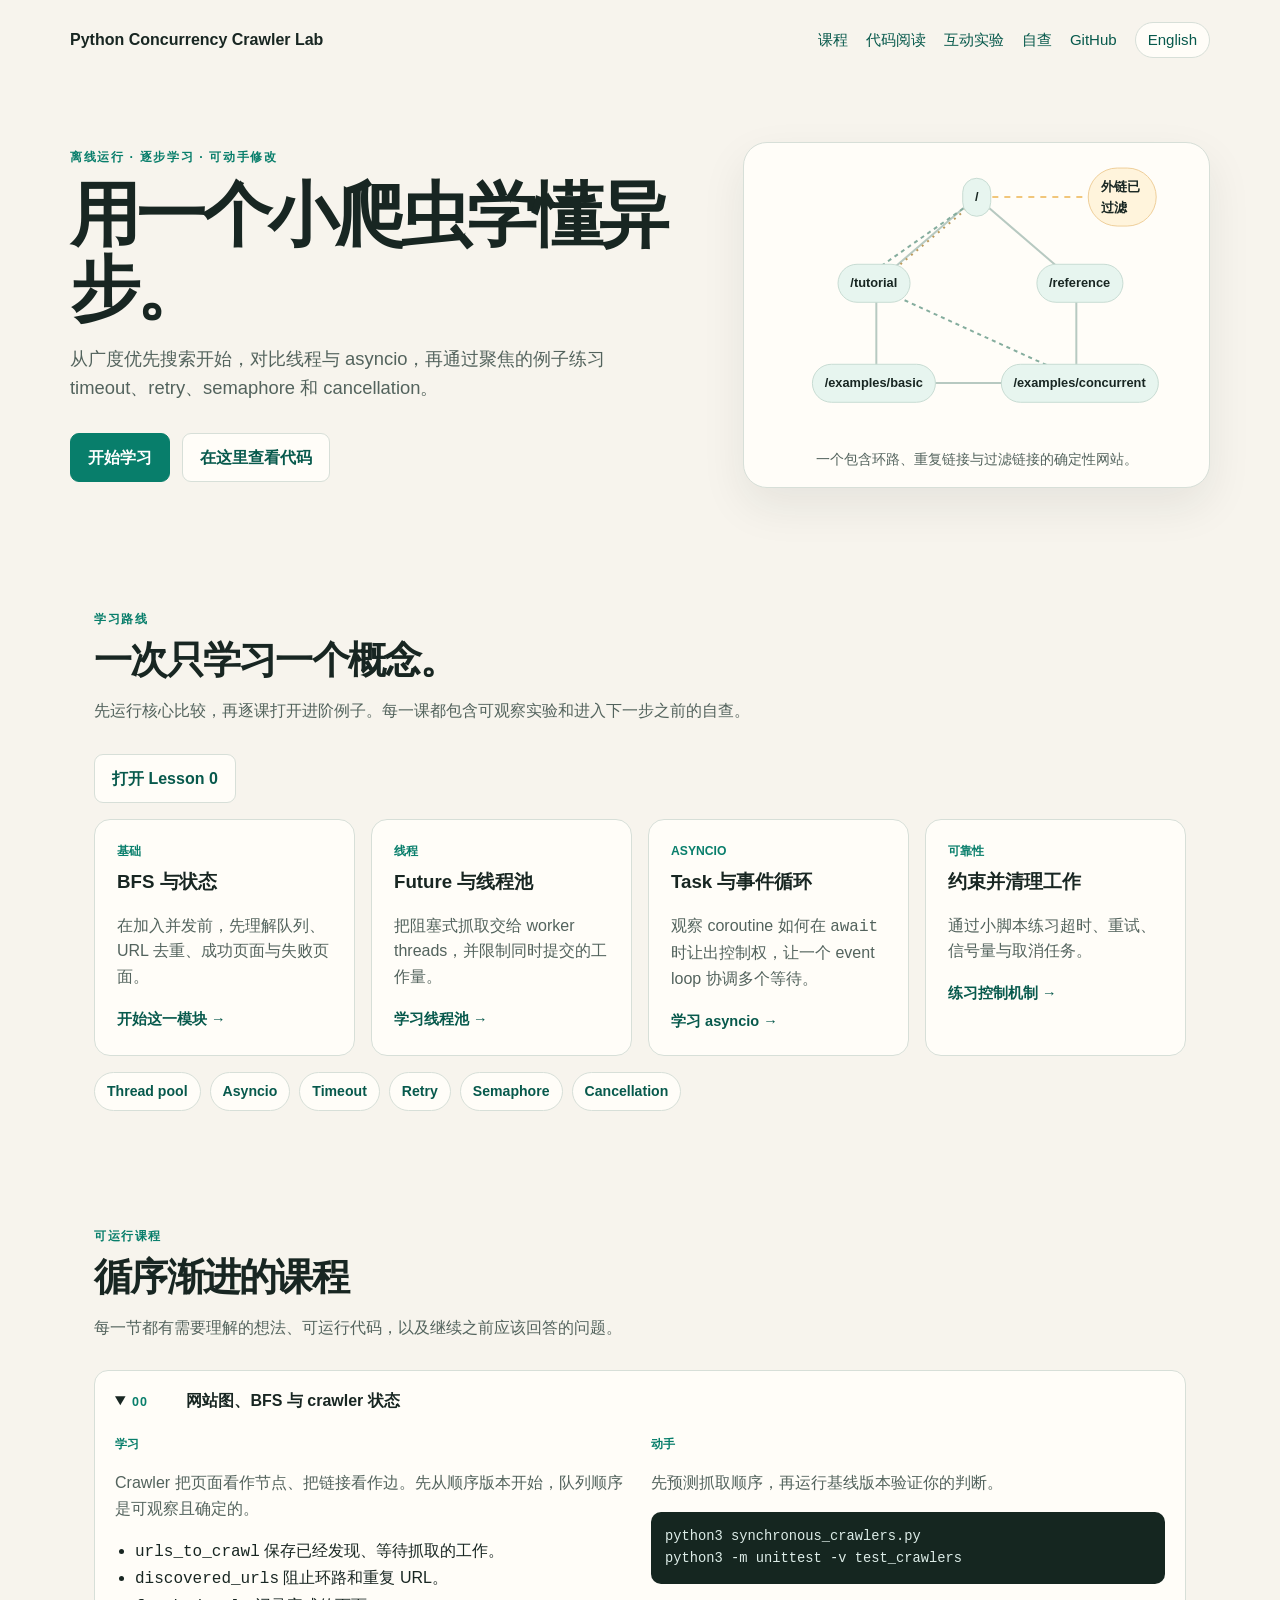
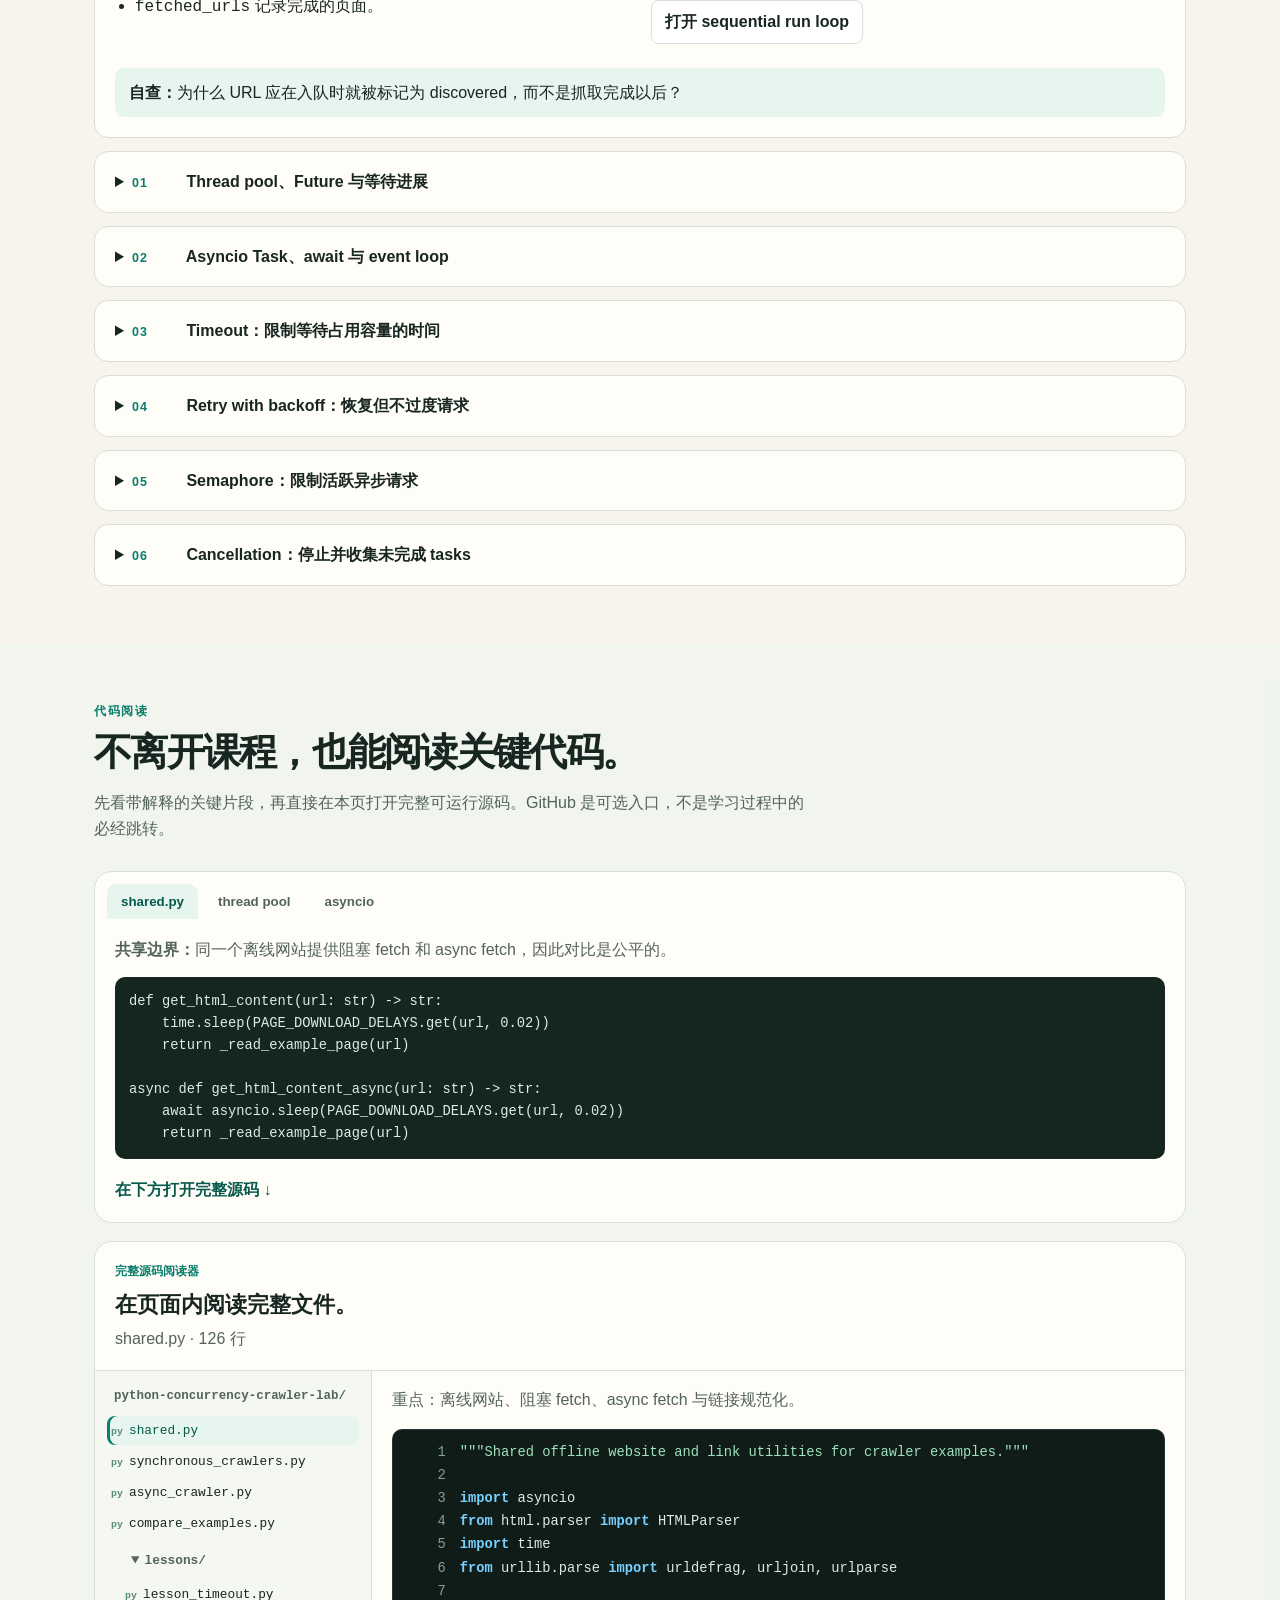
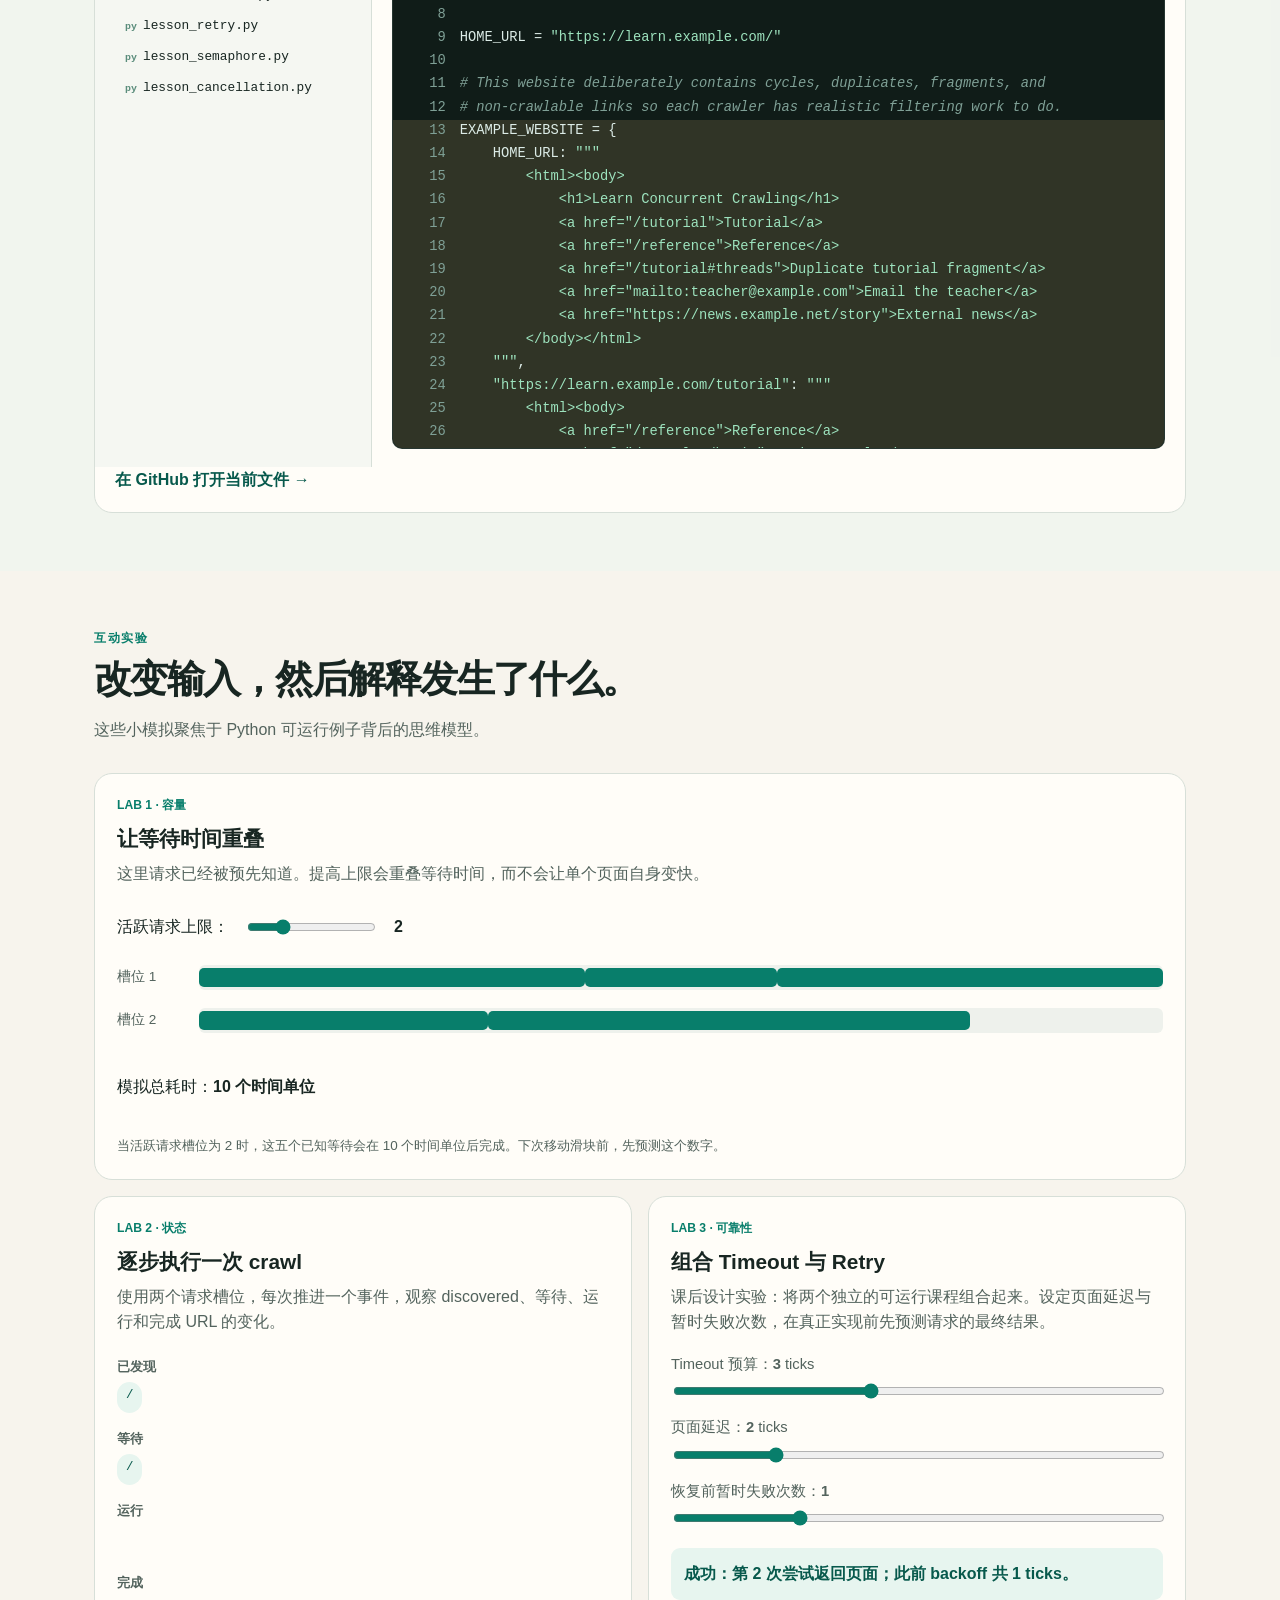
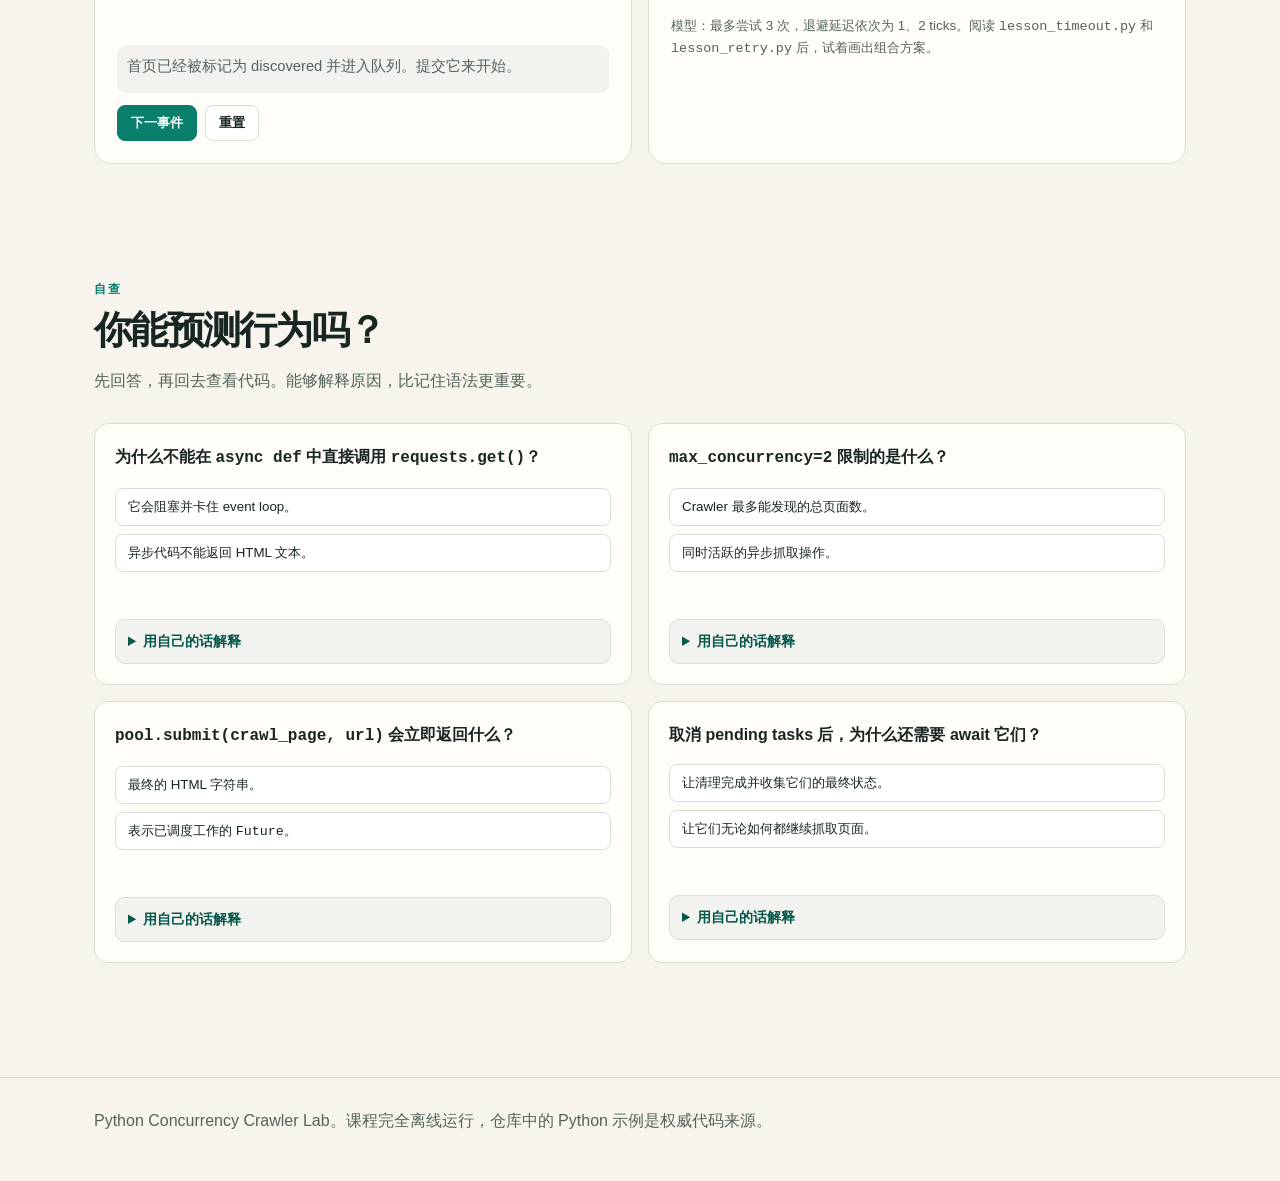
==== commit 5d69512c: "fix(site): align code reader highlights" ====
--- a/docs/zh-CN.html
+++ b/docs/zh-CN.html
@@ -190,7 +190,7 @@
     get_html_content_async(url),
     timeout=timeout_seconds,
 )</code></pre>
-                    <p><a class="small-button" href="#source-browser" data-source-target="lessons/lesson_timeout.py" data-source-highlight="11-19">打开 timeout 源码</a></p>
+                    <p><a class="small-button" href="#source-browser" data-source-target="lessons/lesson_timeout.py" data-source-highlight="8-16">打开 timeout 源码</a></p>
                   </div>
                 </div>
                 <p class="challenge"><strong>实验：</strong>将 timeout 调到低于模拟页面延迟。<code>fetch_with_timeout()</code> 应返回什么结果？</p>
@@ -211,7 +211,7 @@
 delay_seconds = base_delay_seconds * (
     2 ** (attempt_number - 1)
 )</code></pre>
-                    <p><a class="small-button" href="#source-browser" data-source-target="lessons/lesson_retry.py" data-source-highlight="24-47">打开 retry 源码</a></p>
+                    <p><a class="small-button" href="#source-browser" data-source-target="lessons/lesson_retry.py" data-source-highlight="27-45">打开 retry 源码</a></p>
                   </div>
                 </div>
                 <p class="challenge"><strong>自查：</strong>为什么错误 URL 或权限失败通常不应该 retry？</p>
@@ -231,7 +231,7 @@
 
 async with semaphore:
     await fetch_page()</code></pre>
-                    <p><a class="small-button" href="#source-browser" data-source-target="lessons/lesson_semaphore.py" data-source-highlight="22-37">打开 semaphore 源码</a></p>
+                    <p><a class="small-button" href="#source-browser" data-source-target="lessons/lesson_semaphore.py" data-source-highlight="13-36">打开 semaphore 源码</a></p>
                   </div>
                 </div>
                 <p class="challenge"><strong>自查：</strong>还需要什么单独的限制，才能避免巨大网站不断扩大抓取 frontier？</p>
@@ -253,7 +253,7 @@
 await asyncio.gather(
     task, return_exceptions=True
 )</code></pre>
-                    <p><a class="small-button" href="#source-browser" data-source-target="lessons/lesson_cancellation.py" data-source-highlight="22-37">打开 cancellation 源码</a></p>
+                    <p><a class="small-button" href="#source-browser" data-source-target="lessons/lesson_cancellation.py" data-source-highlight="19-43">打开 cancellation 源码</a></p>
                   </div>
                 </div>
                 <p class="challenge"><strong>自查：</strong>为什么创建 tasks 却没有最终 await 或 cancel 它们会有风险？</p>
@@ -321,16 +321,16 @@
             <div class="source-browser-layout">
               <nav class="source-tree" aria-label="仓库源码文件">
                 <div class="tree-root">python-concurrency-crawler-lab/</div>
-                <button class="tree-file" type="button" data-source-path="shared.py" data-highlight="55-79,93-113" data-focus="重点：离线网站、阻塞 fetch、async fetch 与链接规范化。">shared.py</button>
-                <button class="tree-file" type="button" data-source-path="synchronous_crawlers.py" data-highlight="34-40,68-108" data-focus="重点：SequentialWebCrawler、ThreadPoolWebCrawler、Future、wait() 与锁保护的状态更新。">synchronous_crawlers.py</button>
+                <button class="tree-file" type="button" data-source-path="shared.py" data-highlight="13-56,71-80,102-125" data-focus="重点：离线网站、阻塞 fetch、async fetch 与链接规范化。">shared.py</button>
+                <button class="tree-file" type="button" data-source-path="synchronous_crawlers.py" data-highlight="34-40,58-74,76-108" data-focus="重点：SequentialWebCrawler、ThreadPoolWebCrawler、Future、wait() 与锁保护的状态更新。">synchronous_crawlers.py</button>
                 <button class="tree-file" type="button" data-source-path="async_crawler.py" data-highlight="22-65" data-focus="重点：AsyncWebCrawler、create_task()、asyncio.wait() 与 coordinator 管理状态。">async_crawler.py</button>
-                <button class="tree-file" type="button" data-source-path="compare_examples.py" data-highlight="10-42" data-focus="重点：用同一次 crawl 对比 sequential、thread pool 与 asyncio。">compare_examples.py</button>
+                <button class="tree-file" type="button" data-source-path="compare_examples.py" data-highlight="12-47" data-focus="重点：用同一次 crawl 对比 sequential、thread pool 与 asyncio。">compare_examples.py</button>
                 <details class="tree-folder" open>
                   <summary>lessons/</summary>
-                  <button class="tree-file nested" type="button" data-source-path="lessons/lesson_timeout.py" data-highlight="11-19" data-focus="重点：用 wait_for() 限制一次 await。">lesson_timeout.py</button>
-                  <button class="tree-file nested" type="button" data-source-path="lessons/lesson_retry.py" data-highlight="24-47" data-focus="重点：用指数退避处理暂时性失败。">lesson_retry.py</button>
-                  <button class="tree-file nested" type="button" data-source-path="lessons/lesson_semaphore.py" data-highlight="22-37" data-focus="重点：用 semaphore 限制活跃 async 工作。">lesson_semaphore.py</button>
-                  <button class="tree-file nested" type="button" data-source-path="lessons/lesson_cancellation.py" data-highlight="22-37" data-focus="重点：取消 tasks 并等待清理完成。">lesson_cancellation.py</button>
+                  <button class="tree-file nested" type="button" data-source-path="lessons/lesson_timeout.py" data-highlight="8-16" data-focus="重点：用 wait_for() 限制一次 await。">lesson_timeout.py</button>
+                  <button class="tree-file nested" type="button" data-source-path="lessons/lesson_retry.py" data-highlight="27-45" data-focus="重点：用指数退避处理暂时性失败。">lesson_retry.py</button>
+                  <button class="tree-file nested" type="button" data-source-path="lessons/lesson_semaphore.py" data-highlight="13-36" data-focus="重点：用 semaphore 限制活跃 async 工作。">lesson_semaphore.py</button>
+                  <button class="tree-file nested" type="button" data-source-path="lessons/lesson_cancellation.py" data-highlight="19-43" data-focus="重点：取消 tasks 并等待清理完成。">lesson_cancellation.py</button>
                 </details>
               </nav>
               <div class="source-viewer">
